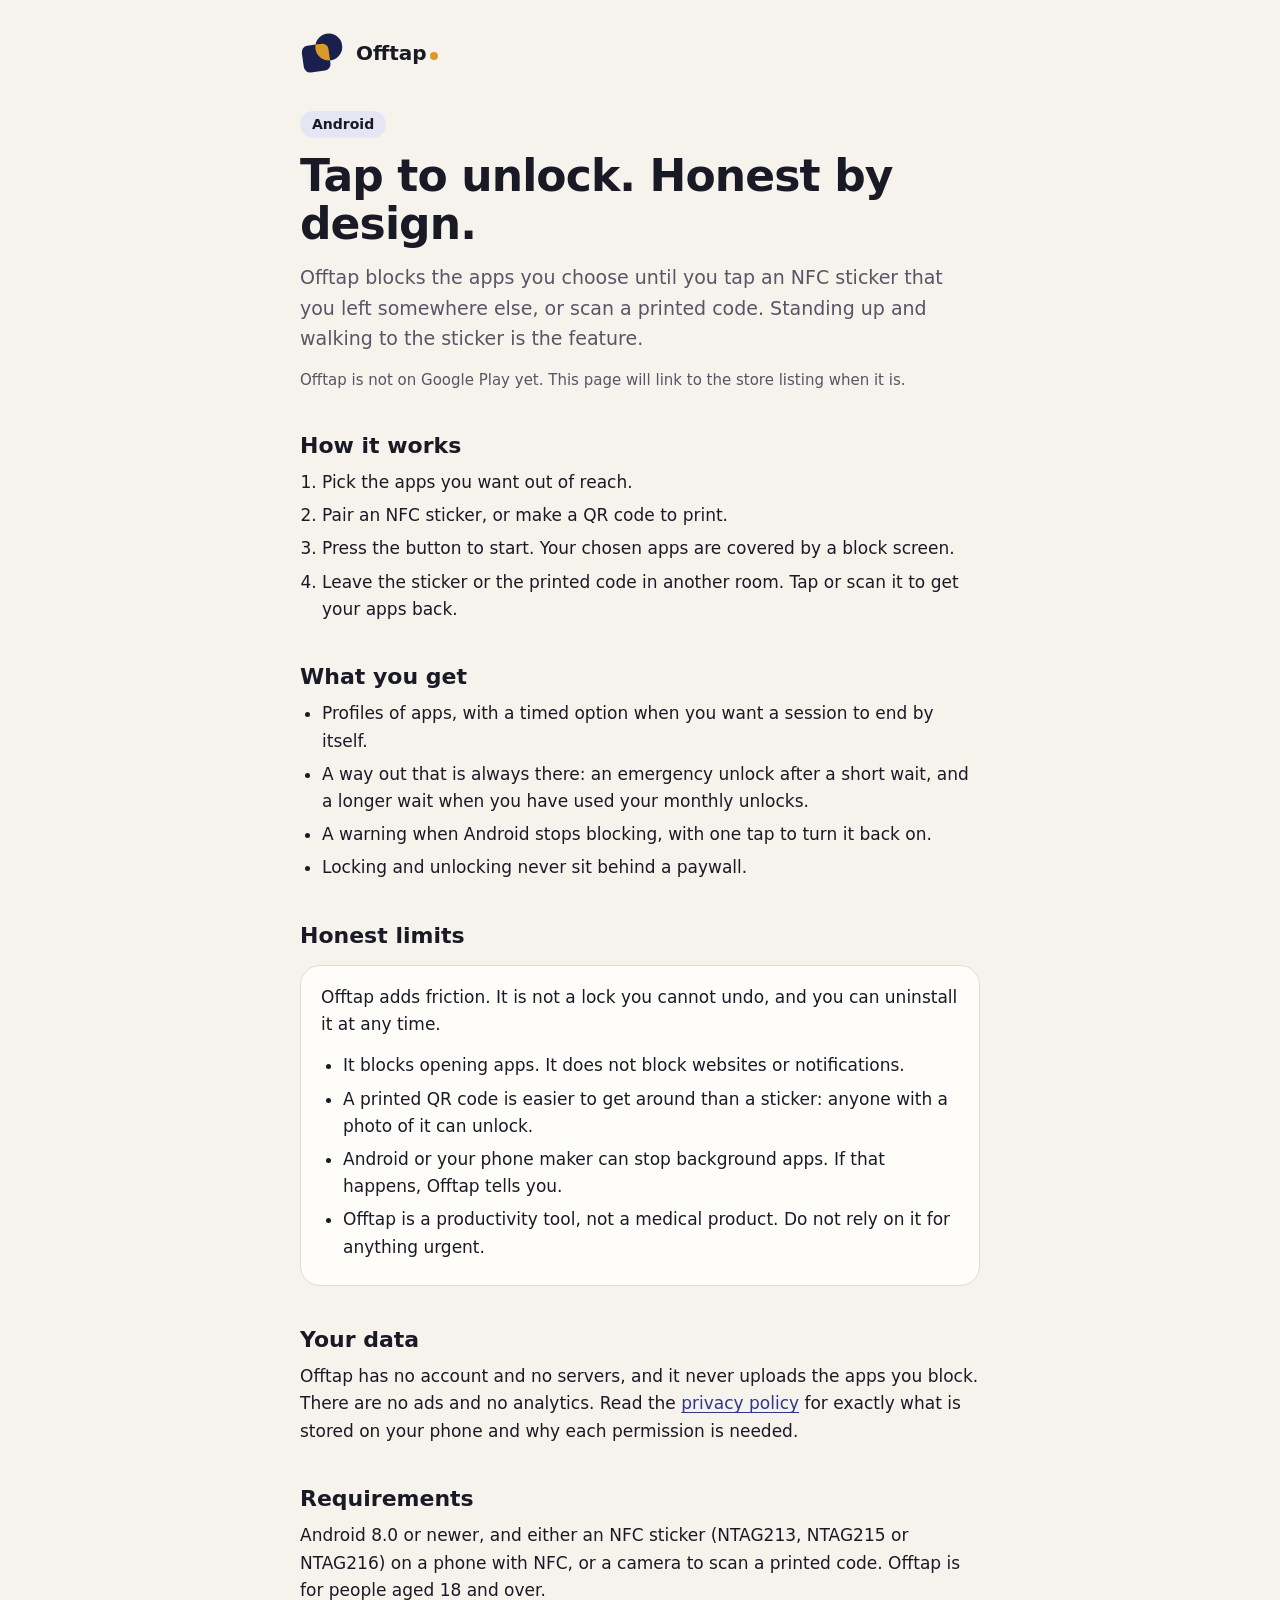
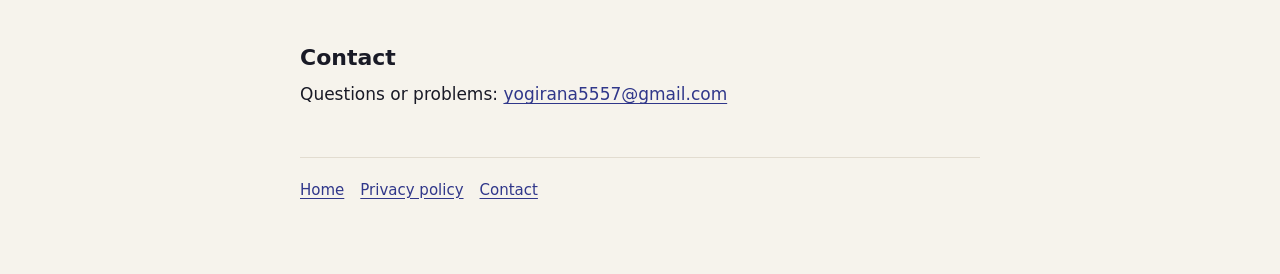
==== index.html @ 3bdf61bd "Initial commit: Offtap landing page and privacy policy Static HTML and CSS, no JavaScript, no extern" ====
<!doctype html>
<html lang="en">
<head>
<meta charset="utf-8">
<meta name="viewport" content="width=device-width,initial-scale=1">
<meta name="color-scheme" content="light dark">
<title>Offtap: NFC App Blocker</title>
<meta name="description" content="Offtap blocks the apps you choose until you tap an NFC sticker, or scan a printed code, that you left somewhere else. No account. No ads.">
<link rel="icon" href="data:image/svg+xml,%3Csvg xmlns=%22http://www.w3.org/2000/svg%22 viewBox=%2221 21 66 66%22%3E%3Crect x=%220%22 y=%220%22 width=%22108%22 height=%22108%22 fill=%22%23D99A2B%22/%3E%3Cpath d=%22M34.65,44.51L53.1,41.92A8.28,8.28 0 0,1 62.45,48.97L65.04,67.42A8.28,8.28 0 0,1 58,76.77L39.55,79.36A8.28,8.28 0 0,1 30.2,72.32L27.6,53.87A8.28,8.28 0 0,1 34.65,44.51Z%22 fill=%22%231B1F4E%22/%3E%3Cpath d=%22M45.29,46.15A17.59,17.59 0 1,1 80.48,46.15A17.59,17.59 0 1,1 45.29,46.15Z%22 fill=%22%231B1F4E%22/%3E%3Cpath d=%22M45.58,42.98L51.63,42.13L53.76,41.86L55.3,41.91L56.78,42.24L58.16,42.82L59.41,43.65L60.49,44.68L61.37,45.9L62.03,47.28L62.39,48.62L63.24,54.62L64.09,60.64L64.5,63.59L62.88,63.75L60.43,63.58L58.03,63.07L55.73,62.23L53.56,61.07L51.57,59.63L49.81,57.93L48.3,55.99L47.07,53.87L46.15,51.59L45.56,49.21L45.3,46.77L45.38,44.31L45.56,43.1Z%22 fill=%22%23F7EEDB%22/%3E%3C/svg%3E%0A">
<style>
:root{color-scheme:light dark;--bg:#F6F3EC;--card:#FFFDF9;--ink:#191A26;--muted:#575566;--line:#E2DCD0;--accent:#30378A;--accentc:#E5E5F4;--ochre:#D99A2B}
@media (prefers-color-scheme:dark){:root{--bg:#111117;--card:#1A1A21;--ink:#EFEBE2;--muted:#AEAAB6;--line:#30303A;--accent:#B8BCF4;--accentc:#2E3373;--ochre:#E3A841}}
*{box-sizing:border-box}
html{-webkit-text-size-adjust:100%}
body{margin:0;background:var(--bg);color:var(--ink);font:400 17px/1.6 Inter,system-ui,-apple-system,"Segoe UI",Roboto,"Helvetica Neue",Arial,sans-serif}
.wrap{max-width:720px;margin:0 auto;padding:24px 20px 72px}
header.top{padding:8px 0 28px}
header.top a{color:var(--ink);text-decoration:none;font-weight:600;font-size:20px;display:inline-flex;align-items:center;gap:12px}
.dot{display:inline-block;width:8px;height:8px;border-radius:50%;background:var(--ochre);margin-left:3px}
.mark.dark{display:none}
@media (prefers-color-scheme:dark){.mark.light{display:none}.mark.dark{display:inline}}
h1{font-size:clamp(30px,7vw,44px);line-height:1.1;letter-spacing:-.02em;margin:8px 0 14px;font-weight:650}
h2{font-size:22px;line-height:1.25;margin:40px 0 10px;font-weight:600}
p{margin:0 0 14px}
.lead{font-size:19px;color:var(--muted)}
a{color:var(--accent);text-underline-offset:3px}
a:focus-visible{outline:3px solid var(--accent);outline-offset:2px;border-radius:4px}
.card{background:var(--card);border:1px solid var(--line);border-radius:20px;padding:18px 20px;margin:16px 0}
.card p:last-child,.card ul:last-child{margin-bottom:0}
ul,ol{padding-left:22px;margin:0 0 14px}
li{margin:0 0 6px}
dl{margin:0}
dt{font-weight:600;margin-top:16px}
dd{margin:2px 0 0;color:var(--muted)}
.meta{color:var(--muted);font-size:15px}
.pill{display:inline-block;background:var(--accentc);color:var(--ink);border-radius:999px;padding:2px 12px;font-size:14px;font-weight:600}
footer{margin-top:48px;padding-top:20px;border-top:1px solid var(--line);color:var(--muted);font-size:15px}
footer a{margin-right:16px}
</style>
</head>
<body>
<div class="wrap">
<header class="top"><a href="./"><svg class="mark light" viewBox="25.52 26.56 56.96 54.89" width="44" height="42" role="img" aria-label="Offtap mark"><path d="M34.65,44.51L53.1,41.92A8.28,8.28 0 0,1 62.45,48.97L65.04,67.42A8.28,8.28 0 0,1 58,76.77L39.55,79.36A8.28,8.28 0 0,1 30.2,72.32L27.6,53.87A8.28,8.28 0 0,1 34.65,44.51Z" fill="#1B1F4E"/><path d="M45.29,46.15A17.59,17.59 0 1,1 80.48,46.15A17.59,17.59 0 1,1 45.29,46.15Z" fill="#1B1F4E"/><path d="M45.58,42.98L51.63,42.13L53.76,41.86L55.3,41.91L56.78,42.24L58.16,42.82L59.41,43.65L60.49,44.68L61.37,45.9L62.03,47.28L62.39,48.62L63.24,54.62L64.09,60.64L64.5,63.59L62.88,63.75L60.43,63.58L58.03,63.07L55.73,62.23L53.56,61.07L51.57,59.63L49.81,57.93L48.3,55.99L47.07,53.87L46.15,51.59L45.56,49.21L45.3,46.77L45.38,44.31L45.56,43.1Z" fill="#D99A2B"/></svg><svg class="mark dark" viewBox="25.52 26.56 56.96 54.89" width="44" height="42" role="img" aria-label="Offtap mark"><path d="M64.84,65.95L65.11,68.08L65.06,69.62L64.73,71.1L64.14,72.48L63.32,73.73L62.28,74.81L61.06,75.69L59.69,76.35L58.35,76.71L52.35,77.56L46.32,78.41L40.27,79.26L38.57,79.44L37.05,79.33L35.58,78.95L34.22,78.31L33,77.45L31.96,76.37L31.12,75.12L30.52,73.72L29.55,67.69L28.71,61.75L27.87,55.77L27.55,53.36L27.57,51.82L27.87,50.33L28.43,48.94L29.23,47.67L30.25,46.57L31.45,45.67L32.81,44.99L34.15,44.6L40.17,43.74L43.27,43.3L43.09,45.88L43.2,48.22L43.58,50.54L44.23,52.79L45.15,54.95L46.32,56.99L47.72,58.88L49.33,60.58L51.14,62.09L53.11,63.36L55.21,64.4L57.43,65.18L59.72,65.69L62.05,65.93L64.4,65.89L64.81,65.85Z" fill="#EFEBE2"/><path d="M46.19,40.6L47.12,38.33L48.36,36.21L49.89,34.29L51.67,32.6L53.66,31.17L55.84,30.03L58.15,29.21L60.56,28.71L63.01,28.56L65.45,28.75L67.85,29.27L70.15,30.13L72.31,31.3L74.29,32.75L76.04,34.47L77.54,36.42L78.75,38.55L79.65,40.83L80.23,43.22L80.47,45.66L80.37,48.11L79.93,50.53L79.15,52.86L78.06,55.06L76.67,57.08L75.02,58.89L73.13,60.46L71.03,61.74L68.79,62.73L66.78,63.31L65.85,57.34L65.01,51.37L64.55,48.16L64.16,46.71L63.49,45.18L62.6,43.79L61.5,42.55L60.22,41.51L58.8,40.68L57.26,40.08L55.63,39.73L54.13,39.64L48.17,40.39L46.18,40.67Z" fill="#EFEBE2"/><path d="M45.58,42.98L51.63,42.13L53.76,41.86L55.3,41.91L56.78,42.24L58.16,42.82L59.41,43.65L60.49,44.68L61.37,45.9L62.03,47.28L62.39,48.62L63.24,54.62L64.09,60.64L64.5,63.59L62.88,63.75L60.43,63.58L58.03,63.07L55.73,62.23L53.56,61.07L51.57,59.63L49.81,57.93L48.3,55.99L47.07,53.87L46.15,51.59L45.56,49.21L45.3,46.77L45.38,44.31L45.56,43.1Z" fill="#E3A841"/></svg><span>Offtap<i class="dot"></i></span></a></header>
<main>
<p><span class="pill">Android</span></p>
<h1>Tap to unlock. Honest by design.</h1>
<p class="lead">Offtap blocks the apps you choose until you tap an NFC sticker that you left somewhere else, or scan a printed code. Standing up and walking to the sticker is the feature.</p>
<p class="meta">Offtap is not on Google Play yet. This page will link to the store listing when it is.</p>

<h2>How it works</h2>
<ol>
<li>Pick the apps you want out of reach.</li>
<li>Pair an NFC sticker, or make a QR code to print.</li>
<li>Press the button to start. Your chosen apps are covered by a block screen.</li>
<li>Leave the sticker or the printed code in another room. Tap or scan it to get your apps back.</li>
</ol>

<h2>What you get</h2>
<ul>
<li>Profiles of apps, with a timed option when you want a session to end by itself.</li>
<li>A way out that is always there: an emergency unlock after a short wait, and a longer wait when you have used your monthly unlocks.</li>
<li>A warning when Android stops blocking, with one tap to turn it back on.</li>
<li>Locking and unlocking never sit behind a paywall.</li>
</ul>

<h2>Honest limits</h2>
<div class="card">
<p>Offtap adds friction. It is not a lock you cannot undo, and you can uninstall it at any time.</p>
<ul>
<li>It blocks opening apps. It does not block websites or notifications.</li>
<li>A printed QR code is easier to get around than a sticker: anyone with a photo of it can unlock.</li>
<li>Android or your phone maker can stop background apps. If that happens, Offtap tells you.</li>
<li>Offtap is a productivity tool, not a medical product. Do not rely on it for anything urgent.</li>
</ul>
</div>

<h2>Your data</h2>
<p>Offtap has no account and no servers, and it never uploads the apps you block. There are no ads and no analytics. Read the <a href="privacy/">privacy policy</a> for exactly what is stored on your phone and why each permission is needed.</p>

<h2>Requirements</h2>
<p>Android 8.0 or newer, and either an NFC sticker (NTAG213, NTAG215 or NTAG216) on a phone with NFC, or a camera to scan a printed code. Offtap is for people aged 18 and over.</p>

<h2>Contact</h2>
<p>Questions or problems: <a href="mailto:yogirana5557@gmail.com">yogirana5557@gmail.com</a></p>
</main>
<footer>
<a href="./">Home</a><a href="privacy/">Privacy policy</a><a href="mailto:yogirana5557@gmail.com">Contact</a>
</footer>
</div>
</body>
</html>
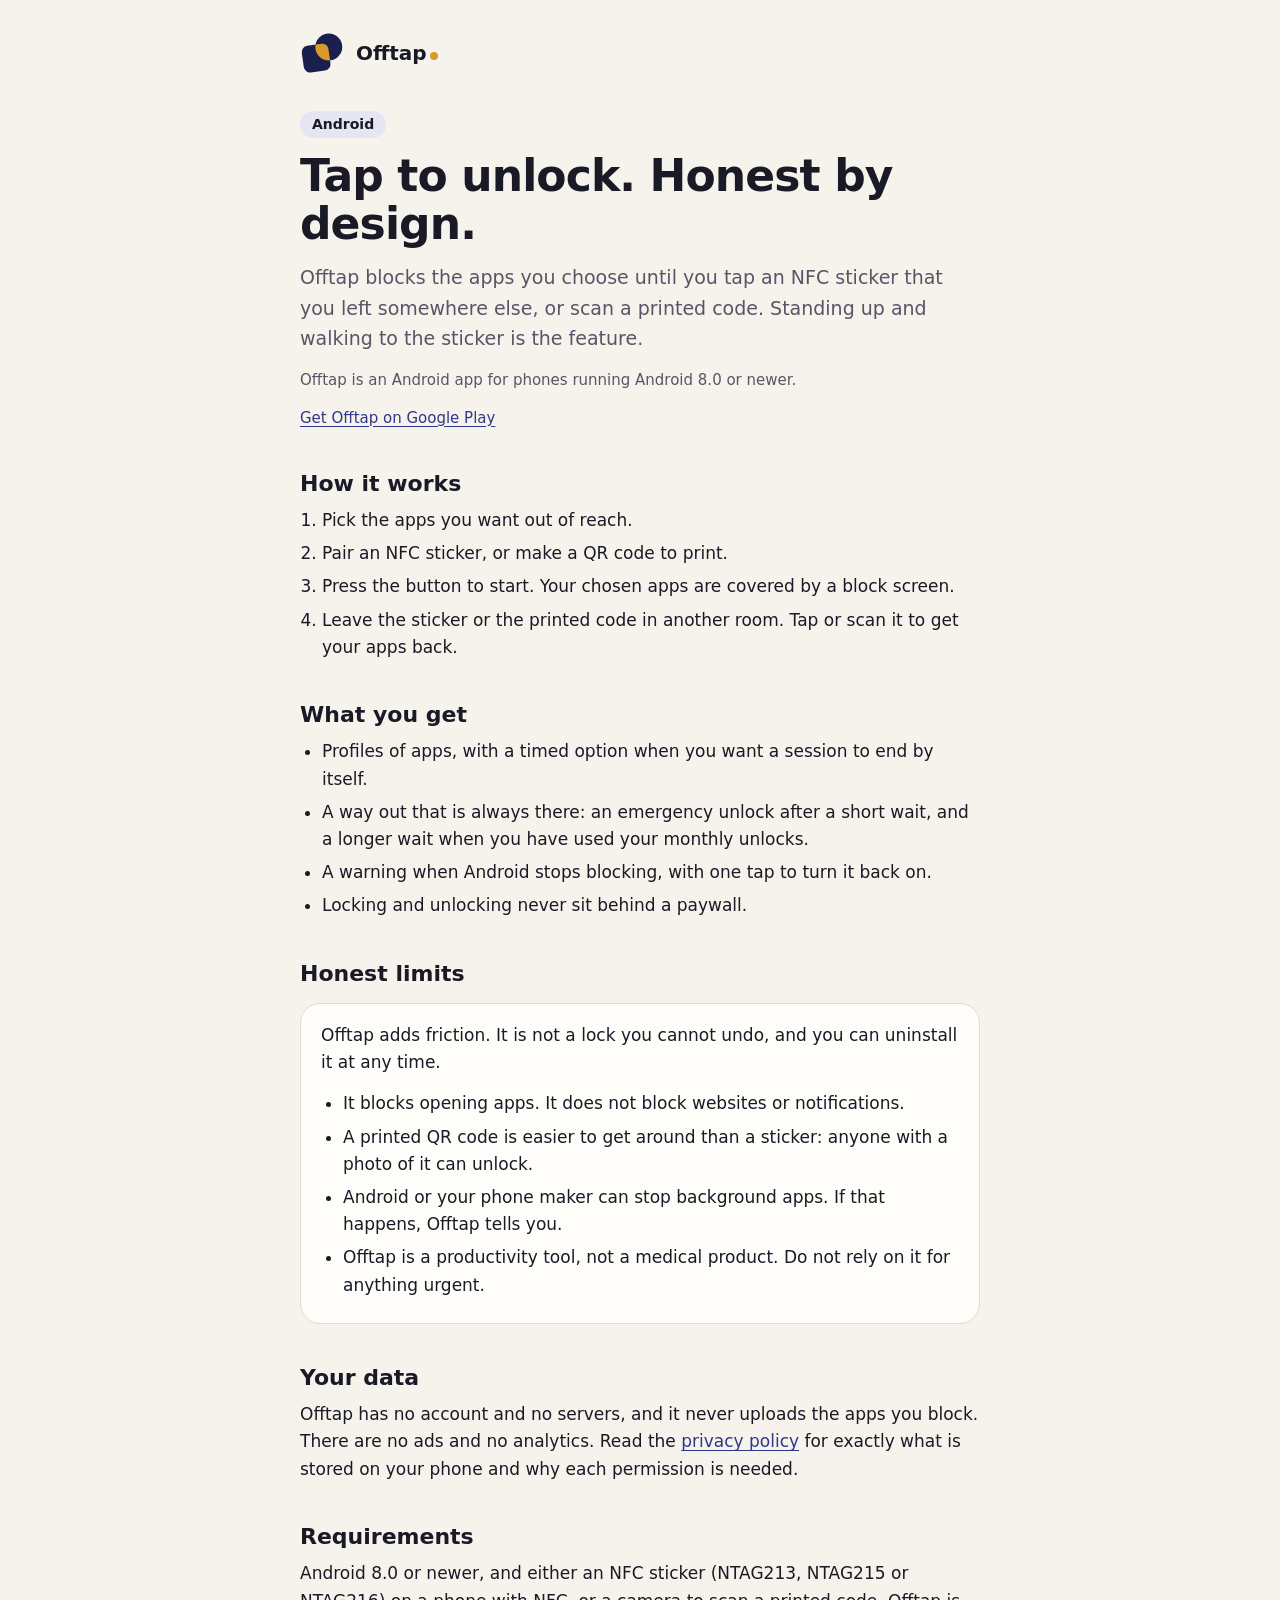
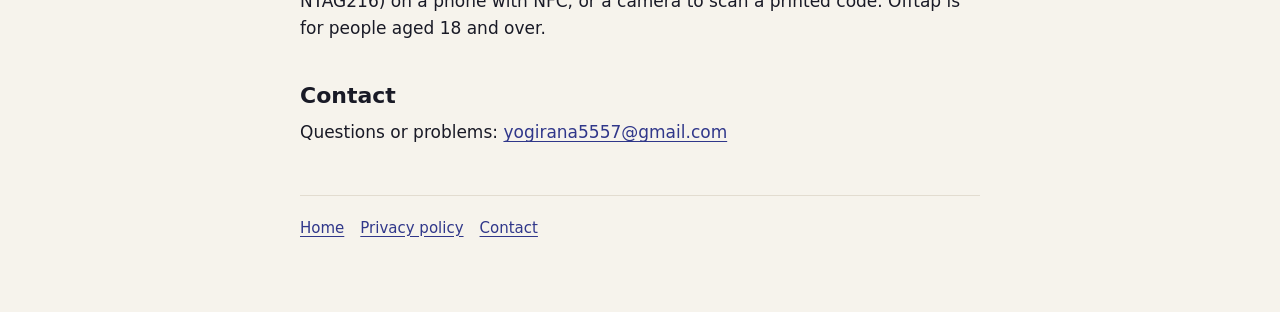
==== commit 0f525995: "Site: Play Store link, privacy policy update (billing/review libraries, CHECK_LICENSE, effective 2 N" ====
--- a/index.html
+++ b/index.html
@@ -45,7 +45,8 @@
 <p><span class="pill">Android</span></p>
 <h1>Tap to unlock. Honest by design.</h1>
 <p class="lead">Offtap blocks the apps you choose until you tap an NFC sticker that you left somewhere else, or scan a printed code. Standing up and walking to the sticker is the feature.</p>
-<p class="meta">Offtap is not on Google Play yet. This page will link to the store listing when it is.</p>
+<p class="meta">Offtap is an Android app for phones running Android 8.0 or newer.</p>
+<p class="meta"><a href="https://play.google.com/store/apps/details?id=app.offtap">Get Offtap on Google Play</a></p>
 
 <h2>How it works</h2>
 <ol>
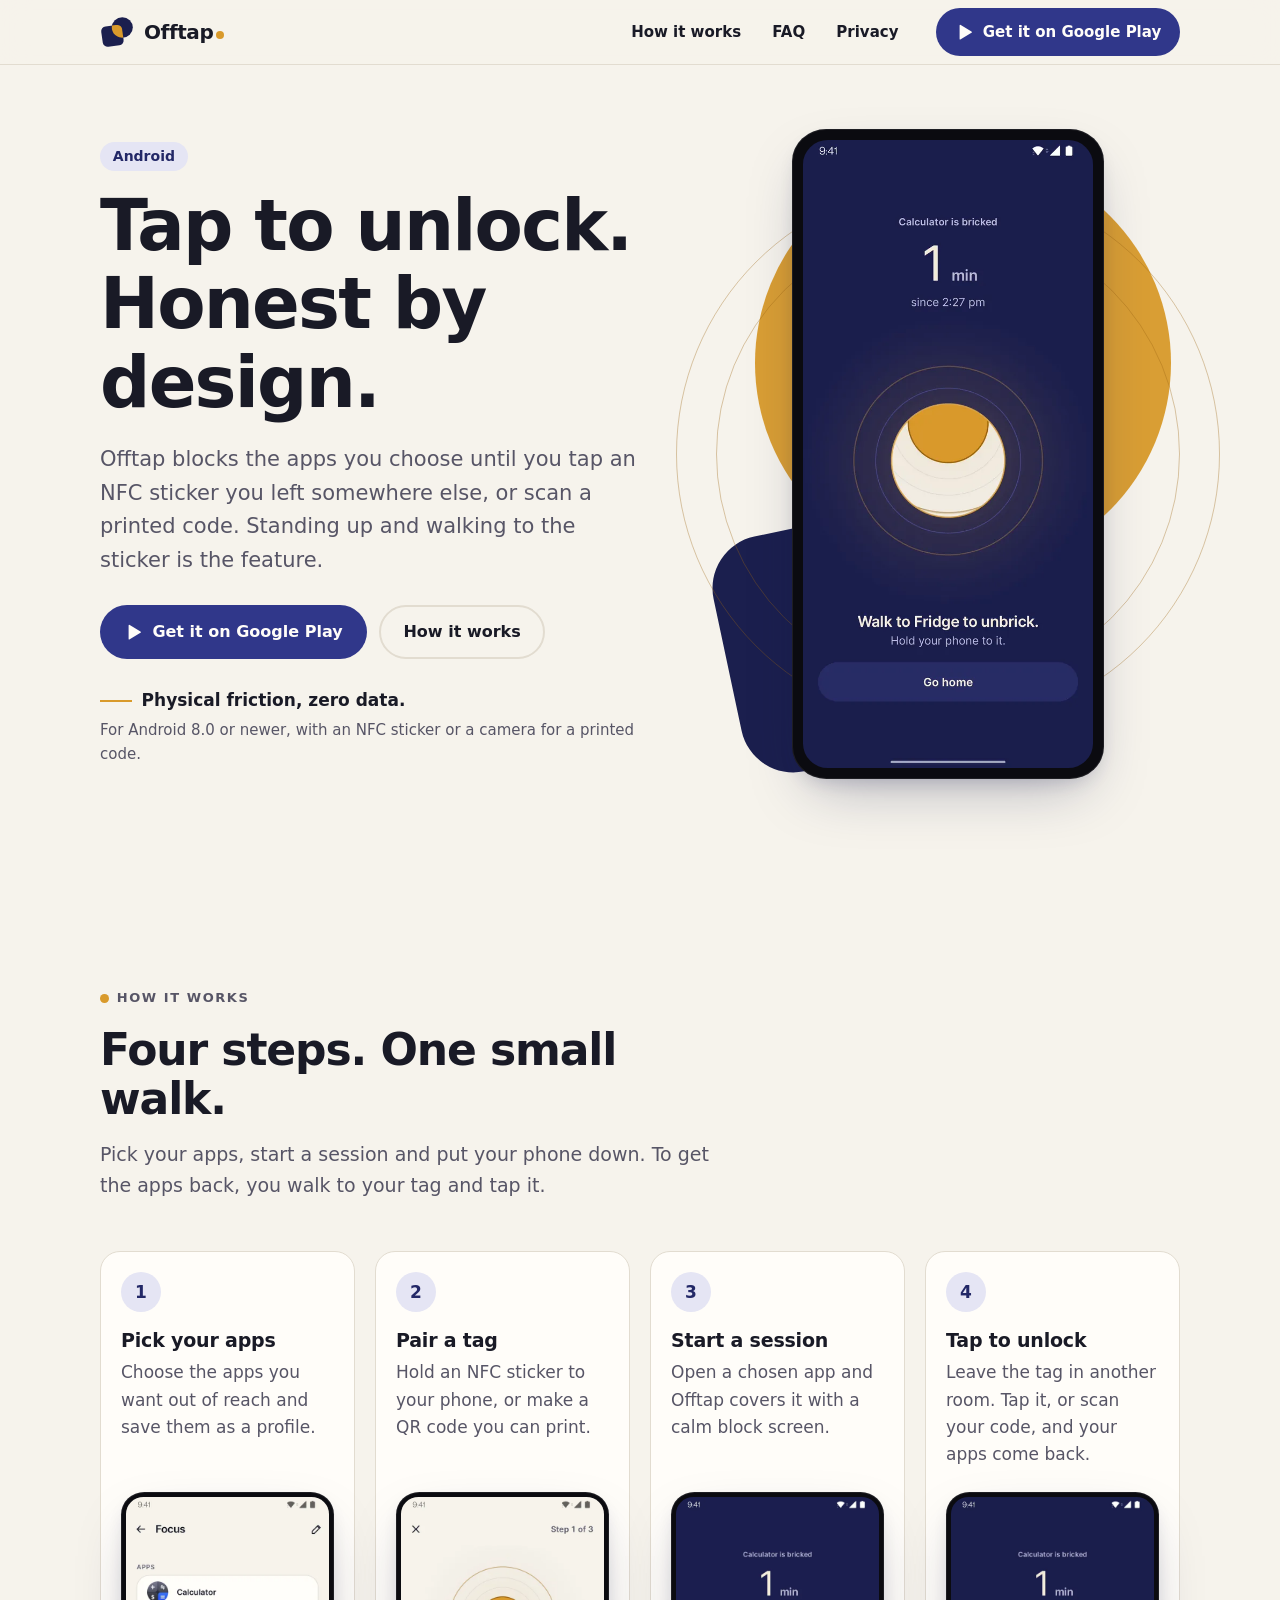
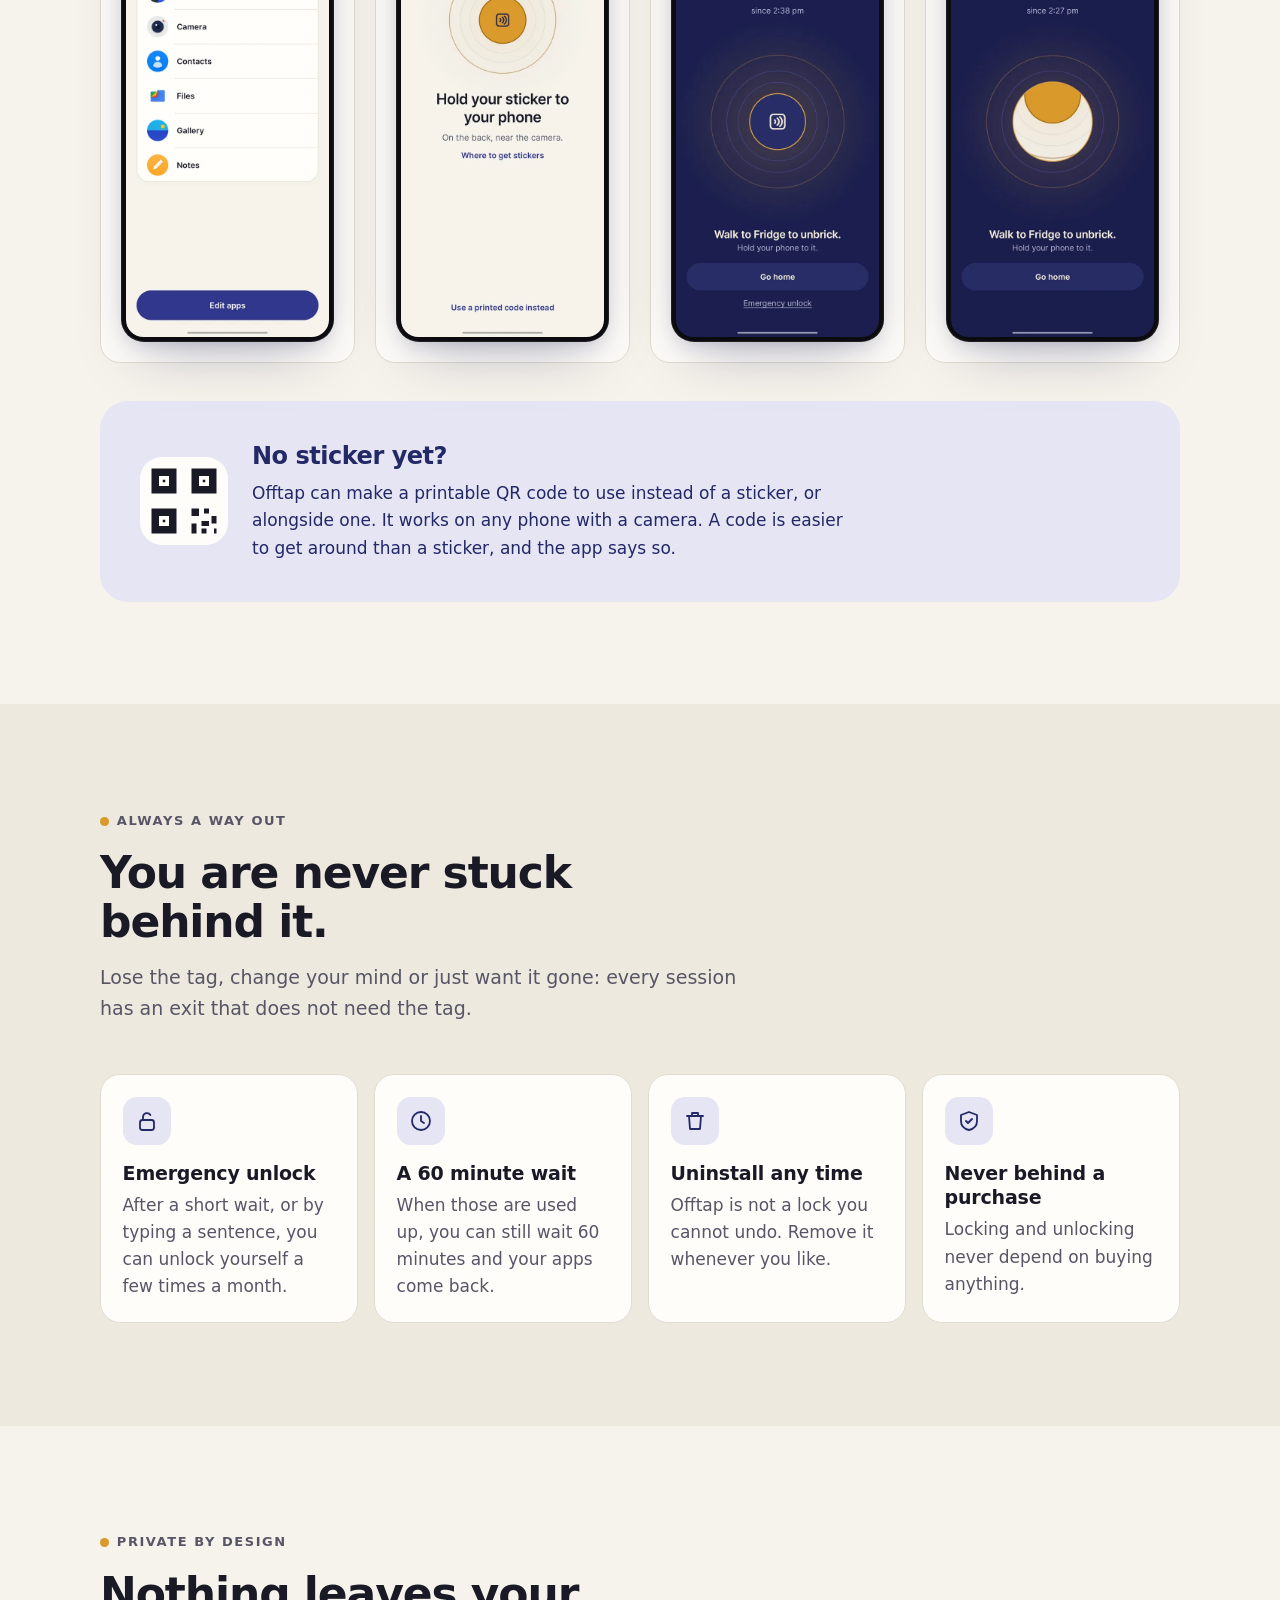
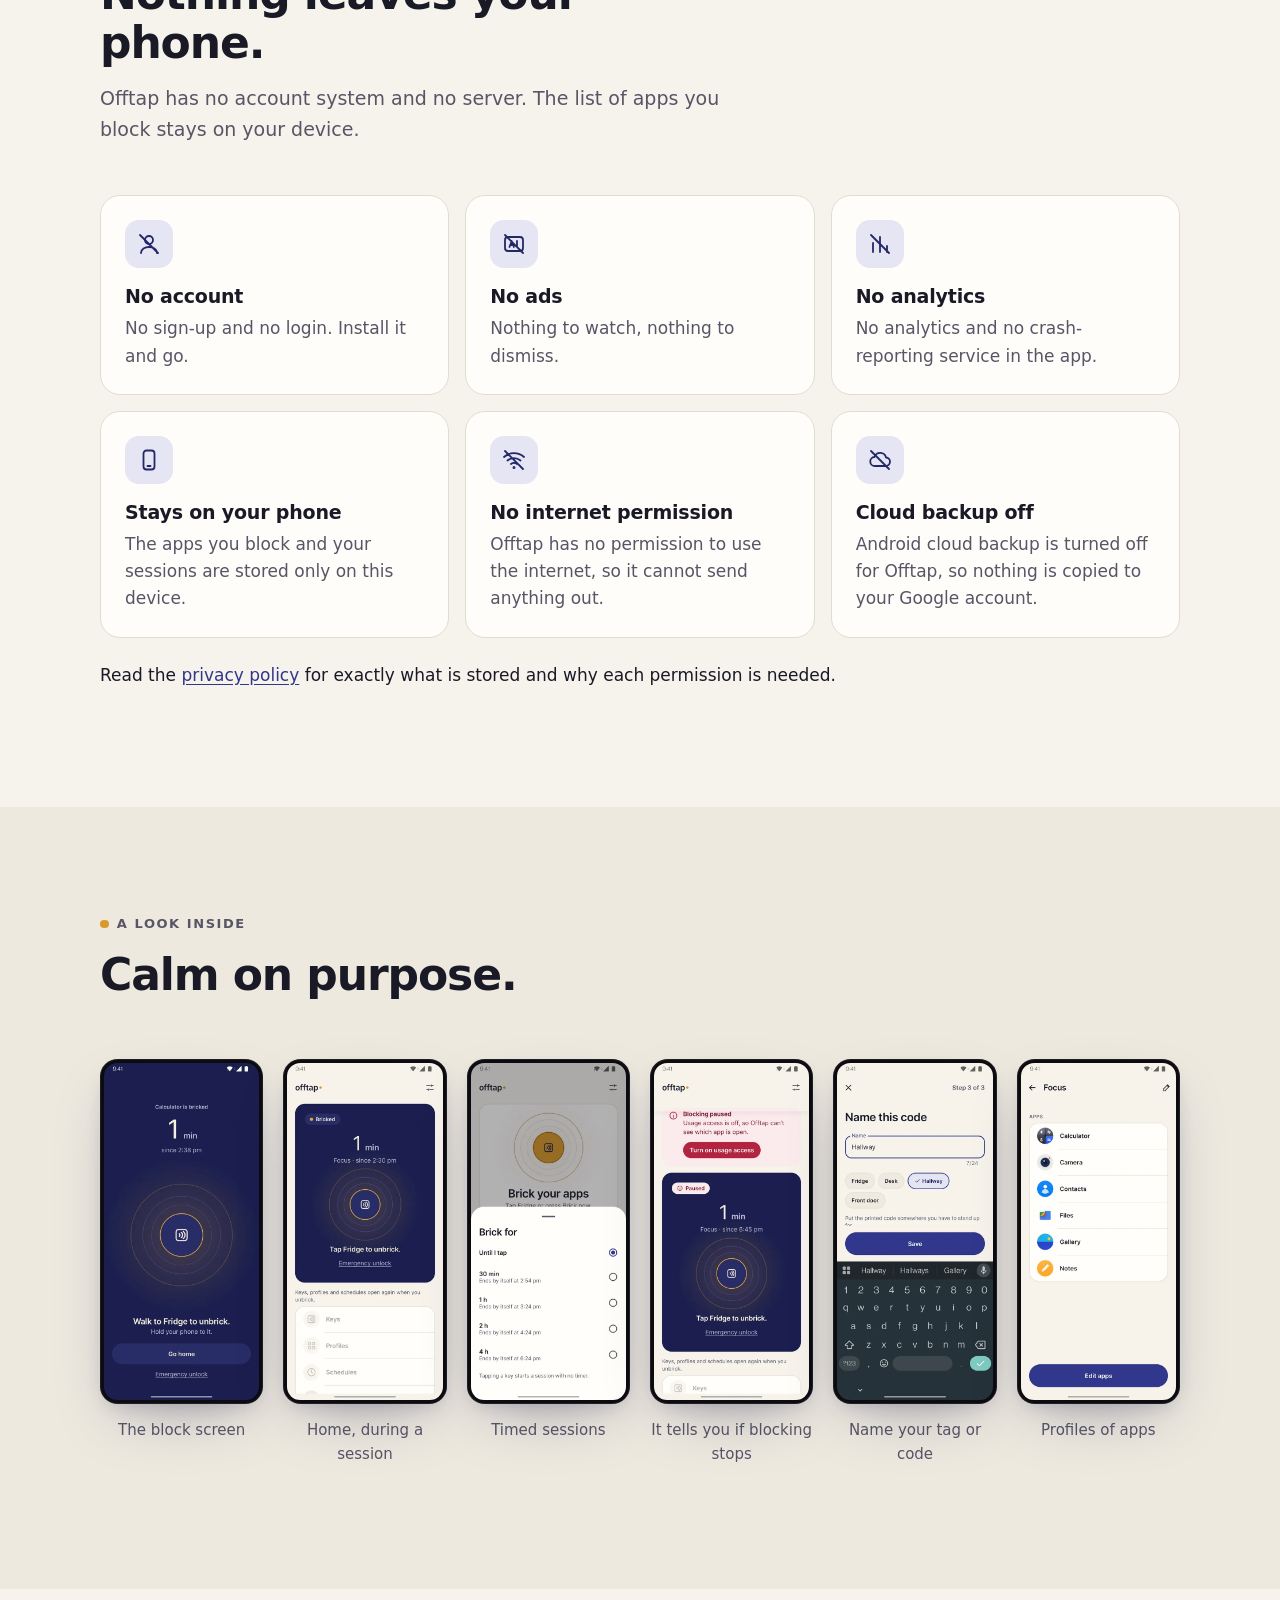
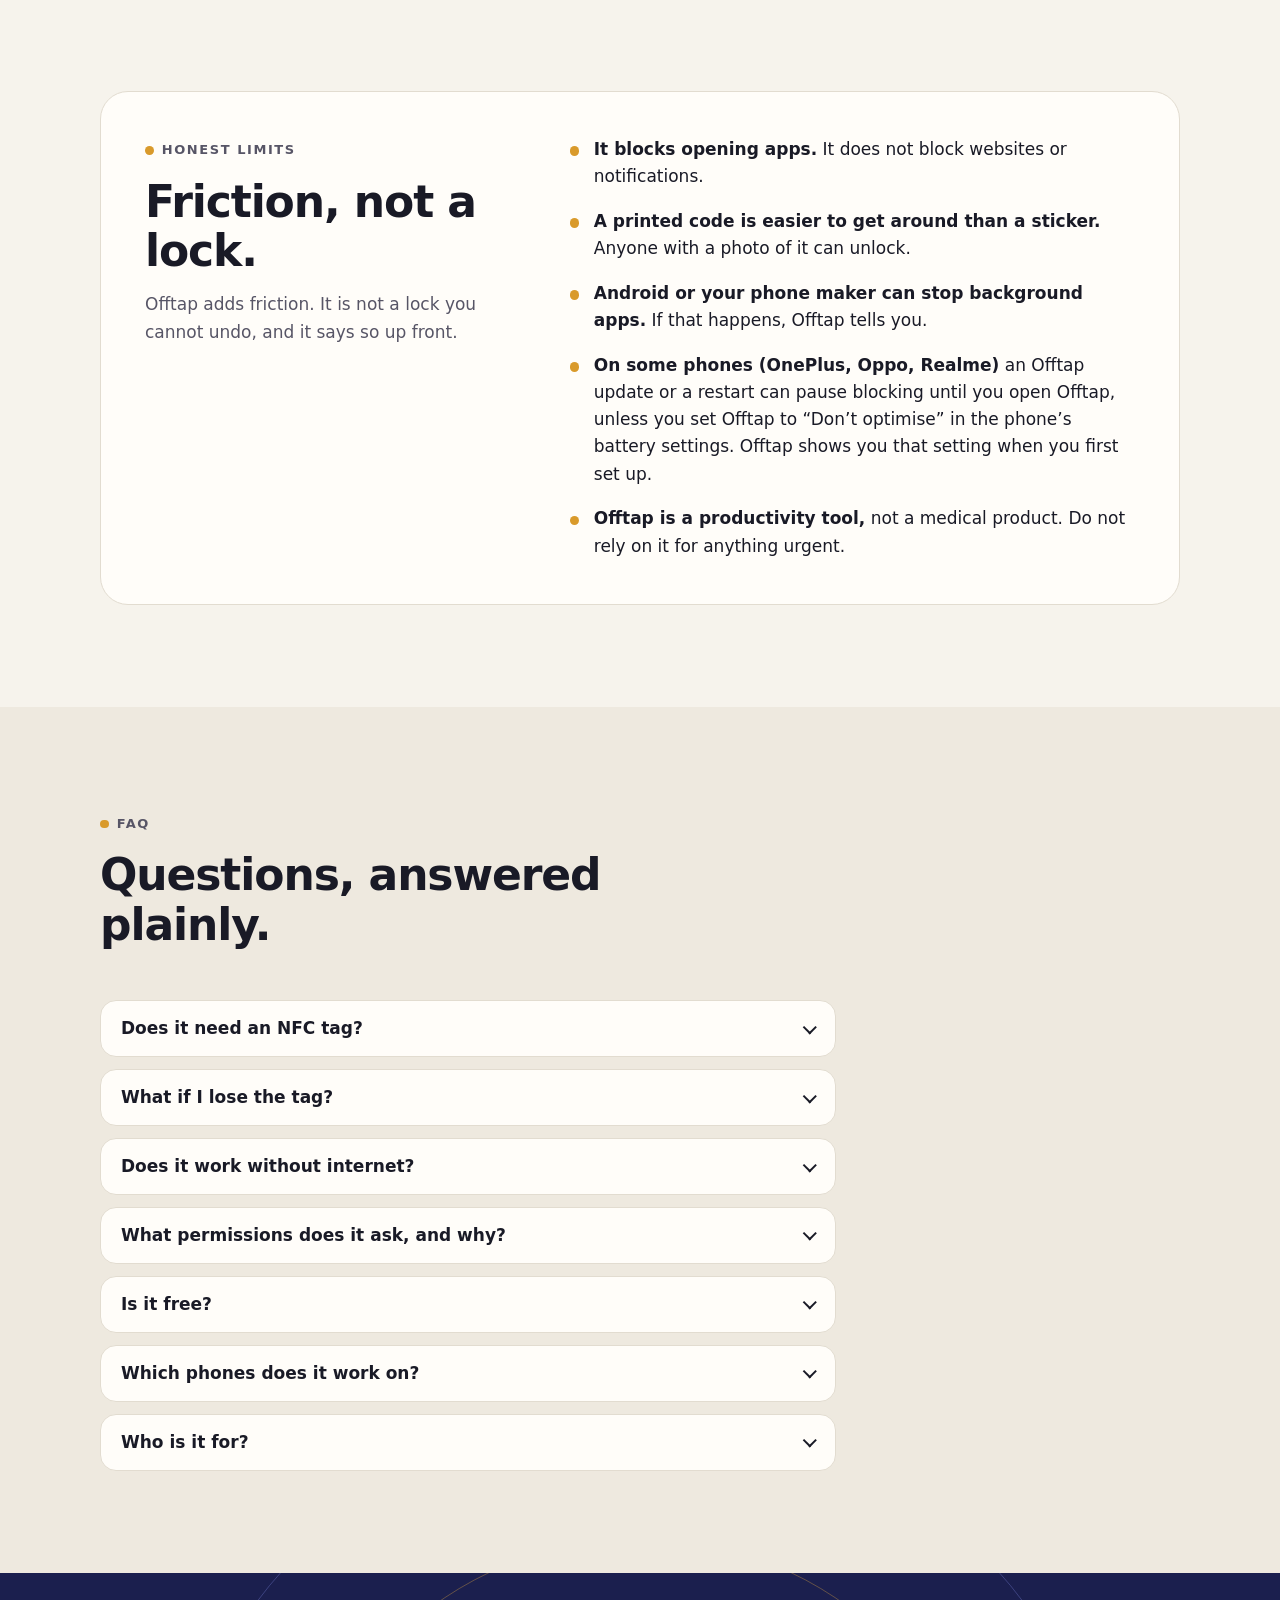
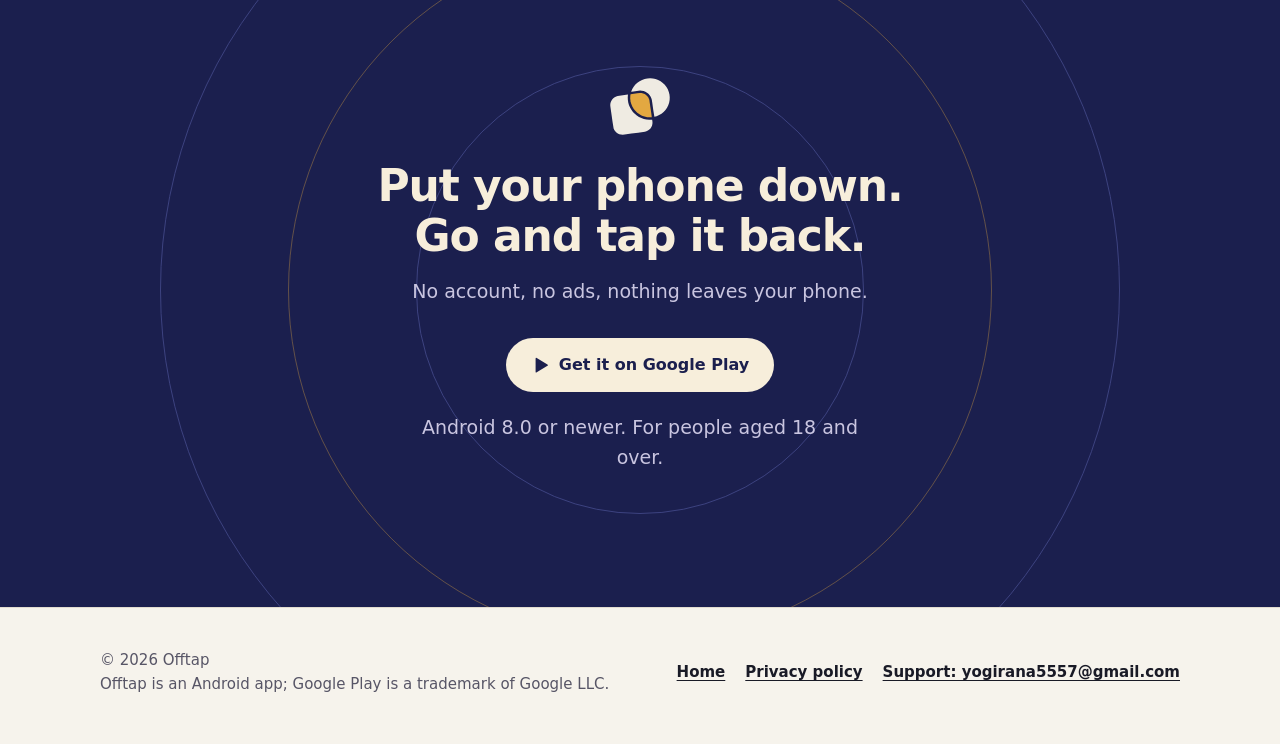
==== commit ed01fd05: "Redesign site: responsive landing page, restyled privacy page, 404, self-contained assets (no extern" ====
--- a/index.html
+++ b/index.html
@@ -4,89 +4,176 @@
 <meta charset="utf-8">
 <meta name="viewport" content="width=device-width,initial-scale=1">
 <meta name="color-scheme" content="light dark">
-<title>Offtap: NFC App Blocker</title>
+<meta name="theme-color" content="#F6F3EC" media="(prefers-color-scheme: light)">
+<meta name="theme-color" content="#111117" media="(prefers-color-scheme: dark)">
+<title>Offtap: NFC App Blocker for Android</title>
 <meta name="description" content="Offtap blocks the apps you choose until you tap an NFC sticker, or scan a printed code, that you left somewhere else. No account. No ads.">
-<link rel="icon" href="data:image/svg+xml,%3Csvg xmlns=%22http://www.w3.org/2000/svg%22 viewBox=%2221 21 66 66%22%3E%3Crect x=%220%22 y=%220%22 width=%22108%22 height=%22108%22 fill=%22%23D99A2B%22/%3E%3Cpath d=%22M34.65,44.51L53.1,41.92A8.28,8.28 0 0,1 62.45,48.97L65.04,67.42A8.28,8.28 0 0,1 58,76.77L39.55,79.36A8.28,8.28 0 0,1 30.2,72.32L27.6,53.87A8.28,8.28 0 0,1 34.65,44.51Z%22 fill=%22%231B1F4E%22/%3E%3Cpath d=%22M45.29,46.15A17.59,17.59 0 1,1 80.48,46.15A17.59,17.59 0 1,1 45.29,46.15Z%22 fill=%22%231B1F4E%22/%3E%3Cpath d=%22M45.58,42.98L51.63,42.13L53.76,41.86L55.3,41.91L56.78,42.24L58.16,42.82L59.41,43.65L60.49,44.68L61.37,45.9L62.03,47.28L62.39,48.62L63.24,54.62L64.09,60.64L64.5,63.59L62.88,63.75L60.43,63.58L58.03,63.07L55.73,62.23L53.56,61.07L51.57,59.63L49.81,57.93L48.3,55.99L47.07,53.87L46.15,51.59L45.56,49.21L45.3,46.77L45.38,44.31L45.56,43.1Z%22 fill=%22%23F7EEDB%22/%3E%3C/svg%3E%0A">
-<style>
-:root{color-scheme:light dark;--bg:#F6F3EC;--card:#FFFDF9;--ink:#191A26;--muted:#575566;--line:#E2DCD0;--accent:#30378A;--accentc:#E5E5F4;--ochre:#D99A2B}
-@media (prefers-color-scheme:dark){:root{--bg:#111117;--card:#1A1A21;--ink:#EFEBE2;--muted:#AEAAB6;--line:#30303A;--accent:#B8BCF4;--accentc:#2E3373;--ochre:#E3A841}}
-*{box-sizing:border-box}
-html{-webkit-text-size-adjust:100%}
-body{margin:0;background:var(--bg);color:var(--ink);font:400 17px/1.6 Inter,system-ui,-apple-system,"Segoe UI",Roboto,"Helvetica Neue",Arial,sans-serif}
-.wrap{max-width:720px;margin:0 auto;padding:24px 20px 72px}
-header.top{padding:8px 0 28px}
-header.top a{color:var(--ink);text-decoration:none;font-weight:600;font-size:20px;display:inline-flex;align-items:center;gap:12px}
-.dot{display:inline-block;width:8px;height:8px;border-radius:50%;background:var(--ochre);margin-left:3px}
-.mark.dark{display:none}
-@media (prefers-color-scheme:dark){.mark.light{display:none}.mark.dark{display:inline}}
-h1{font-size:clamp(30px,7vw,44px);line-height:1.1;letter-spacing:-.02em;margin:8px 0 14px;font-weight:650}
-h2{font-size:22px;line-height:1.25;margin:40px 0 10px;font-weight:600}
-p{margin:0 0 14px}
-.lead{font-size:19px;color:var(--muted)}
-a{color:var(--accent);text-underline-offset:3px}
-a:focus-visible{outline:3px solid var(--accent);outline-offset:2px;border-radius:4px}
-.card{background:var(--card);border:1px solid var(--line);border-radius:20px;padding:18px 20px;margin:16px 0}
-.card p:last-child,.card ul:last-child{margin-bottom:0}
-ul,ol{padding-left:22px;margin:0 0 14px}
-li{margin:0 0 6px}
-dl{margin:0}
-dt{font-weight:600;margin-top:16px}
-dd{margin:2px 0 0;color:var(--muted)}
-.meta{color:var(--muted);font-size:15px}
-.pill{display:inline-block;background:var(--accentc);color:var(--ink);border-radius:999px;padding:2px 12px;font-size:14px;font-weight:600}
-footer{margin-top:48px;padding-top:20px;border-top:1px solid var(--line);color:var(--muted);font-size:15px}
-footer a{margin-right:16px}
-</style>
+<link rel="canonical" href="https://yogirana5557.github.io/offtap-site/">
+<link rel="icon" href="assets/favicon.svg" type="image/svg+xml">
+<link rel="icon" href="assets/favicon-32.png" sizes="32x32" type="image/png">
+<link rel="apple-touch-icon" href="assets/apple-touch-icon.png">
+<meta property="og:type" content="website">
+<meta property="og:site_name" content="Offtap">
+<meta property="og:title" content="Offtap: NFC App Blocker for Android">
+<meta property="og:description" content="Offtap blocks the apps you choose until you tap an NFC sticker, or scan a printed code, that you left somewhere else. No account. No ads.">
+<meta property="og:url" content="https://yogirana5557.github.io/offtap-site/">
+<meta property="og:image" content="https://yogirana5557.github.io/offtap-site/assets/og-image.png">
+<meta property="og:image:width" content="1024">
+<meta property="og:image:height" content="500">
+<meta property="og:image:alt" content="Offtap. Tap to unlock. Honest by design.">
+<meta name="twitter:card" content="summary_large_image">
+<meta name="twitter:title" content="Offtap: NFC App Blocker for Android">
+<meta name="twitter:description" content="Offtap blocks the apps you choose until you tap an NFC sticker, or scan a printed code, that you left somewhere else. No account. No ads.">
+<meta name="twitter:image" content="https://yogirana5557.github.io/offtap-site/assets/og-image.png">
+<link rel="stylesheet" href="assets/site.css">
 </head>
 <body>
+<a class="skip" href="#main">Skip to content</a>
+<header class="site-header"><div class="wrap">
+<a class="brand" href="./" aria-label="Offtap home"><picture><source media="(prefers-color-scheme: dark)" srcset="assets/mark-dark.svg"><img src="assets/mark-light.svg" width="57" height="55" alt=""></picture><span>Offtap<i class="dot"></i></span></a>
+<nav class="nav" aria-label="Main">
+<a href="./#how">How it works</a><a href="./#faq">FAQ</a><a href="privacy/">Privacy</a>
+</nav>
+<a class="btn btn-sm" href="https://play.google.com/store/apps/details?id=app.offtap"><svg viewBox="0 0 24 24" aria-hidden="true"><path fill="currentColor" d="M6 3.5v17a1 1 0 0 0 1.5.86l14-8.5a1 1 0 0 0 0-1.72l-14-8.5A1 1 0 0 0 6 3.5Z"/></svg><span class="long">Get it on Google Play</span><span class="short">Google Play</span></a>
+</div></header>
+<svg width="0" height="0" style="position:absolute" aria-hidden="true" focusable="false"><defs><symbol id="i-user" viewBox="0 0 24 24"><g fill="none" stroke="currentColor" stroke-width="1.8" stroke-linecap="round" stroke-linejoin="round"><circle cx="12" cy="8" r="4"/><path d="M4 21c0-4 4-6 8-6s8 2 8 6M3 3l18 18"/></g></symbol><symbol id="i-ads" viewBox="0 0 24 24"><g fill="none" stroke="currentColor" stroke-width="1.8" stroke-linecap="round" stroke-linejoin="round"><rect x="3" y="5" width="18" height="14" rx="3"/><path d="M7.5 15l2.2-6 2.2 6M8.2 13h3M15 9v6M3 3l18 18"/></g></symbol><symbol id="i-chart" viewBox="0 0 24 24"><g fill="none" stroke="currentColor" stroke-width="1.8" stroke-linecap="round" stroke-linejoin="round"><path d="M5 20v-9M12 20V5M19 20v-6M3 3l18 18"/></g></symbol><symbol id="i-phone" viewBox="0 0 24 24"><g fill="none" stroke="currentColor" stroke-width="1.8" stroke-linecap="round" stroke-linejoin="round"><rect x="6.5" y="2.5" width="11" height="19" rx="3"/><path d="M10.5 18h3"/></g></symbol><symbol id="i-wifi" viewBox="0 0 24 24"><g fill="none" stroke="currentColor" stroke-width="1.8" stroke-linecap="round" stroke-linejoin="round"><path d="M2 9a15 15 0 0 1 20 0M5.5 12.5a10 10 0 0 1 13 0M9 16a5 5 0 0 1 6 0M3 3l18 18"/><circle cx="12" cy="19.5" r=".6" fill="currentColor"/></g></symbol><symbol id="i-cloud" viewBox="0 0 24 24"><g fill="none" stroke="currentColor" stroke-width="1.8" stroke-linecap="round" stroke-linejoin="round"><path d="M7 18a4.5 4.5 0 0 1-.5-9A6 6 0 0 1 18 9.5 4 4 0 0 1 17.5 18Z"/><path d="M3 3l18 18"/></g></symbol><symbol id="i-clock" viewBox="0 0 24 24"><g fill="none" stroke="currentColor" stroke-width="1.8" stroke-linecap="round" stroke-linejoin="round"><circle cx="12" cy="12" r="9"/><path d="M12 7v5l3 2"/></g></symbol><symbol id="i-unlock" viewBox="0 0 24 24"><g fill="none" stroke="currentColor" stroke-width="1.8" stroke-linecap="round" stroke-linejoin="round"><rect x="5" y="11" width="14" height="10" rx="2.5"/><path d="M8 11V8a4 4 0 0 1 7.4-2"/></g></symbol><symbol id="i-trash" viewBox="0 0 24 24"><g fill="none" stroke="currentColor" stroke-width="1.8" stroke-linecap="round" stroke-linejoin="round"><path d="M4 7h16M9 7V4h6v3M6 7l1 13h10l1-13"/></g></symbol><symbol id="i-shield" viewBox="0 0 24 24"><g fill="none" stroke="currentColor" stroke-width="1.8" stroke-linecap="round" stroke-linejoin="round"><path d="M12 3l8 3v6c0 5-3.5 8-8 9-4.5-1-8-4-8-9V6z"/><path d="M9 12l2 2 4-4"/></g></symbol></defs></svg>
+<main id="main">
+
+<section class="hero" aria-labelledby="h1">
 <div class="wrap">
-<header class="top"><a href="./"><svg class="mark light" viewBox="25.52 26.56 56.96 54.89" width="44" height="42" role="img" aria-label="Offtap mark"><path d="M34.65,44.51L53.1,41.92A8.28,8.28 0 0,1 62.45,48.97L65.04,67.42A8.28,8.28 0 0,1 58,76.77L39.55,79.36A8.28,8.28 0 0,1 30.2,72.32L27.6,53.87A8.28,8.28 0 0,1 34.65,44.51Z" fill="#1B1F4E"/><path d="M45.29,46.15A17.59,17.59 0 1,1 80.48,46.15A17.59,17.59 0 1,1 45.29,46.15Z" fill="#1B1F4E"/><path d="M45.58,42.98L51.63,42.13L53.76,41.86L55.3,41.91L56.78,42.24L58.16,42.82L59.41,43.65L60.49,44.68L61.37,45.9L62.03,47.28L62.39,48.62L63.24,54.62L64.09,60.64L64.5,63.59L62.88,63.75L60.43,63.58L58.03,63.07L55.73,62.23L53.56,61.07L51.57,59.63L49.81,57.93L48.3,55.99L47.07,53.87L46.15,51.59L45.56,49.21L45.3,46.77L45.38,44.31L45.56,43.1Z" fill="#D99A2B"/></svg><svg class="mark dark" viewBox="25.52 26.56 56.96 54.89" width="44" height="42" role="img" aria-label="Offtap mark"><path d="M64.84,65.95L65.11,68.08L65.06,69.62L64.73,71.1L64.14,72.48L63.32,73.73L62.28,74.81L61.06,75.69L59.69,76.35L58.35,76.71L52.35,77.56L46.32,78.41L40.27,79.26L38.57,79.44L37.05,79.33L35.58,78.95L34.22,78.31L33,77.45L31.96,76.37L31.12,75.12L30.52,73.72L29.55,67.69L28.71,61.75L27.87,55.77L27.55,53.36L27.57,51.82L27.87,50.33L28.43,48.94L29.23,47.67L30.25,46.57L31.45,45.67L32.81,44.99L34.15,44.6L40.17,43.74L43.27,43.3L43.09,45.88L43.2,48.22L43.58,50.54L44.23,52.79L45.15,54.95L46.32,56.99L47.72,58.88L49.33,60.58L51.14,62.09L53.11,63.36L55.21,64.4L57.43,65.18L59.72,65.69L62.05,65.93L64.4,65.89L64.81,65.85Z" fill="#EFEBE2"/><path d="M46.19,40.6L47.12,38.33L48.36,36.21L49.89,34.29L51.67,32.6L53.66,31.17L55.84,30.03L58.15,29.21L60.56,28.71L63.01,28.56L65.45,28.75L67.85,29.27L70.15,30.13L72.31,31.3L74.29,32.75L76.04,34.47L77.54,36.42L78.75,38.55L79.65,40.83L80.23,43.22L80.47,45.66L80.37,48.11L79.93,50.53L79.15,52.86L78.06,55.06L76.67,57.08L75.02,58.89L73.13,60.46L71.03,61.74L68.79,62.73L66.78,63.31L65.85,57.34L65.01,51.37L64.55,48.16L64.16,46.71L63.49,45.18L62.6,43.79L61.5,42.55L60.22,41.51L58.8,40.68L57.26,40.08L55.63,39.73L54.13,39.64L48.17,40.39L46.18,40.67Z" fill="#EFEBE2"/><path d="M45.58,42.98L51.63,42.13L53.76,41.86L55.3,41.91L56.78,42.24L58.16,42.82L59.41,43.65L60.49,44.68L61.37,45.9L62.03,47.28L62.39,48.62L63.24,54.62L64.09,60.64L64.5,63.59L62.88,63.75L60.43,63.58L58.03,63.07L55.73,62.23L53.56,61.07L51.57,59.63L49.81,57.93L48.3,55.99L47.07,53.87L46.15,51.59L45.56,49.21L45.3,46.77L45.38,44.31L45.56,43.1Z" fill="#E3A841"/></svg><span>Offtap<i class="dot"></i></span></a></header>
-<main>
-<p><span class="pill">Android</span></p>
-<h1>Tap to unlock. Honest by design.</h1>
-<p class="lead">Offtap blocks the apps you choose until you tap an NFC sticker that you left somewhere else, or scan a printed code. Standing up and walking to the sticker is the feature.</p>
-<p class="meta">Offtap is an Android app for phones running Android 8.0 or newer.</p>
-<p class="meta"><a href="https://play.google.com/store/apps/details?id=app.offtap">Get Offtap on Google Play</a></p>
+<div>
+<span class="pill">Android</span>
+<h1 id="h1">Tap to unlock. Honest by design.</h1>
+<p class="lead">Offtap blocks the apps you choose until you tap an NFC sticker you left somewhere else, or scan a printed code. Standing up and walking to the sticker is the feature.</p>
+<div class="cta-row">
+<a class="btn" href="https://play.google.com/store/apps/details?id=app.offtap"><svg viewBox="0 0 24 24" aria-hidden="true"><path fill="currentColor" d="M6 3.5v17a1 1 0 0 0 1.5.86l14-8.5a1 1 0 0 0 0-1.72l-14-8.5A1 1 0 0 0 6 3.5Z"/></svg>Get it on Google Play</a>
+<a class="btn btn-ghost" href="#how">How it works</a>
+</div>
+<p class="proof">Physical friction, zero data.</p>
+<p class="fine">For Android 8.0 or newer, with an NFC sticker or a camera for a printed code.</p>
+</div>
+<div class="stage">
+<span class="disc" aria-hidden="true"></span><span class="tile" aria-hidden="true"></span><span class="ring r1" aria-hidden="true"></span><span class="ring r2" aria-hidden="true"></span>
+<div class="phone big"><img src="assets/app-01.webp" width="540" height="1170" alt="The moment of unlocking in Offtap: a cream circle grows over the indigo block screen, which shows the time passed and the tag to walk to." fetchpriority="high" decoding="async"></div>
+</div>
+</div>
+</section>
 
-<h2>How it works</h2>
-<ol>
-<li>Pick the apps you want out of reach.</li>
-<li>Pair an NFC sticker, or make a QR code to print.</li>
-<li>Press the button to start. Your chosen apps are covered by a block screen.</li>
-<li>Leave the sticker or the printed code in another room. Tap or scan it to get your apps back.</li>
+<section id="how" aria-labelledby="how-h">
+<div class="wrap">
+<div class="section-head"><span class="eyebrow">How it works</span><h2 id="how-h">Four steps. One small walk.</h2><p>Pick your apps, start a session and put your phone down. To get the apps back, you walk to your tag and tap it.</p></div>
+<ol class="steps">
+<li class="step"><span class="n" aria-hidden="true"></span><div class="copy"><h3>Pick your apps</h3><p>Choose the apps you want out of reach and save them as a profile.</p></div><div class="phone"><img src="assets/app-03.webp" width="540" height="1170" alt="Offtap profile screen listing six chosen apps with an Edit apps button." loading="lazy" decoding="async"></div></li>
+<li class="step"><span class="n" aria-hidden="true"></span><div class="copy"><h3>Pair a tag</h3><p>Hold an NFC sticker to your phone, or make a QR code you can print.</p></div><div class="phone"><img src="assets/app-04.webp" width="540" height="1170" alt="Offtap pairing screen asking you to hold your sticker to the phone." loading="lazy" decoding="async"></div></li>
+<li class="step"><span class="n" aria-hidden="true"></span><div class="copy"><h3>Start a session</h3><p>Open a chosen app and Offtap covers it with a calm block screen.</p></div><div class="phone"><img src="assets/app-02.webp" width="540" height="1170" alt="Offtap block screen on a deep indigo background with a glowing ring and the line Walk to Fridge to unbrick." loading="lazy" decoding="async"></div></li>
+<li class="step"><span class="n" aria-hidden="true"></span><div class="copy"><h3>Tap to unlock</h3><p>Leave the tag in another room. Tap it, or scan your code, and your apps come back.</p></div><div class="phone"><img src="assets/app-01.webp" width="540" height="1170" alt="The moment of unlocking: a cream circle grows over the indigo block screen." loading="lazy" decoding="async"></div></li>
 </ol>
 
-<h2>What you get</h2>
-<ul>
-<li>Profiles of apps, with a timed option when you want a session to end by itself.</li>
-<li>A way out that is always there: an emergency unlock after a short wait, and a longer wait when you have used your monthly unlocks.</li>
-<li>A warning when Android stops blocking, with one tap to turn it back on.</li>
-<li>Locking and unlocking never sit behind a paywall.</li>
-</ul>
+<div class="qr-note" id="no-sticker">
+<span class="ico" aria-hidden="true"><svg viewBox="0 0 64 64"><g fill="currentColor"><path fill-rule="evenodd" d="M6 6h20v20H6zM12 12v8h8v-8zM38 6h20v20H38zM44 12v8h8v-8zM6 38h20v20H6zM12 44v8h8v-8z"/><path d="M15 15h2v2h-2zM47 15h2v2h-2zM15 47h2v2h-2zM38 38h6v6h-6zM48 38h4v4h-4zM54 44h4v6h-4zM38 50h4v8h-4zM46 48h6v4h-6zM46 54h4v4h-4zM56 54h2v4h-2z"/></g></svg></span>
+<div>
+<h3>No sticker yet?</h3>
+<p>Offtap can make a printable QR code to use instead of a sticker, or alongside one. It works on any phone with a camera. A code is easier to get around than a sticker, and the app says so.</p>
+</div>
+</div>
+</div>
+</section>
 
-<h2>Honest limits</h2>
-<div class="card">
-<p>Offtap adds friction. It is not a lock you cannot undo, and you can uninstall it at any time.</p>
-<ul>
-<li>It blocks opening apps. It does not block websites or notifications.</li>
-<li>A printed QR code is easier to get around than a sticker: anyone with a photo of it can unlock.</li>
-<li>Android or your phone maker can stop background apps. If that happens, Offtap tells you.</li>
-<li>Offtap is a productivity tool, not a medical product. Do not rely on it for anything urgent.</li>
+<section class="banded" id="way-out" aria-labelledby="out-h">
+<div class="wrap">
+<div class="section-head"><span class="eyebrow">Always a way out</span><h2 id="out-h">You are never stuck behind it.</h2><p>Lose the tag, change your mind or just want it gone: every session has an exit that does not need the tag.</p></div>
+<ul class="grid four" role="list">
+<li class="tile-card"><span class="ico"><svg viewBox="0 0 24 24" aria-hidden="true"><use href="#i-unlock"/></svg></span><h3>Emergency unlock</h3><p>After a short wait, or by typing a sentence, you can unlock yourself a few times a month.</p></li>
+<li class="tile-card"><span class="ico"><svg viewBox="0 0 24 24" aria-hidden="true"><use href="#i-clock"/></svg></span><h3>A 60 minute wait</h3><p>When those are used up, you can still wait 60 minutes and your apps come back.</p></li>
+<li class="tile-card"><span class="ico"><svg viewBox="0 0 24 24" aria-hidden="true"><use href="#i-trash"/></svg></span><h3>Uninstall any time</h3><p>Offtap is not a lock you cannot undo. Remove it whenever you like.</p></li>
+<li class="tile-card"><span class="ico"><svg viewBox="0 0 24 24" aria-hidden="true"><use href="#i-shield"/></svg></span><h3>Never behind a purchase</h3><p>Locking and unlocking never depend on buying anything.</p></li>
 </ul>
 </div>
+</section>
 
-<h2>Your data</h2>
-<p>Offtap has no account and no servers, and it never uploads the apps you block. There are no ads and no analytics. Read the <a href="privacy/">privacy policy</a> for exactly what is stored on your phone and why each permission is needed.</p>
+<section id="private" aria-labelledby="priv-h">
+<div class="wrap">
+<div class="section-head"><span class="eyebrow">Private by design</span><h2 id="priv-h">Nothing leaves your phone.</h2><p>Offtap has no account system and no server. The list of apps you block stays on your device.</p></div>
+<ul class="grid three" role="list">
+<li class="tile-card"><span class="ico"><svg viewBox="0 0 24 24" aria-hidden="true"><use href="#i-user"/></svg></span><h3>No account</h3><p>No sign-up and no login. Install it and go.</p></li>
+<li class="tile-card"><span class="ico"><svg viewBox="0 0 24 24" aria-hidden="true"><use href="#i-ads"/></svg></span><h3>No ads</h3><p>Nothing to watch, nothing to dismiss.</p></li>
+<li class="tile-card"><span class="ico"><svg viewBox="0 0 24 24" aria-hidden="true"><use href="#i-chart"/></svg></span><h3>No analytics</h3><p>No analytics and no crash-reporting service in the app.</p></li>
+<li class="tile-card"><span class="ico"><svg viewBox="0 0 24 24" aria-hidden="true"><use href="#i-phone"/></svg></span><h3>Stays on your phone</h3><p>The apps you block and your sessions are stored only on this device.</p></li>
+<li class="tile-card"><span class="ico"><svg viewBox="0 0 24 24" aria-hidden="true"><use href="#i-wifi"/></svg></span><h3>No internet permission</h3><p>Offtap has no permission to use the internet, so it cannot send anything out.</p></li>
+<li class="tile-card"><span class="ico"><svg viewBox="0 0 24 24" aria-hidden="true"><use href="#i-cloud"/></svg></span><h3>Cloud backup off</h3><p>Android cloud backup is turned off for Offtap, so nothing is copied to your Google account.</p></li>
+</ul>
+<p style="margin-top:1.5rem">Read the <a href="privacy/">privacy policy</a> for exactly what is stored and why each permission is needed.</p>
+</div>
+</section>
 
-<h2>Requirements</h2>
-<p>Android 8.0 or newer, and either an NFC sticker (NTAG213, NTAG215 or NTAG216) on a phone with NFC, or a camera to scan a printed code. Offtap is for people aged 18 and over.</p>
+<section class="banded" id="gallery" aria-labelledby="gal-h">
+<div class="wrap">
+<div class="section-head"><span class="eyebrow">A look inside</span><h2 id="gal-h">Calm on purpose.</h2><p class="hint">Swipe sideways to see more.</p></div>
+<div class="gallery-wrap">
+<ul class="gallery" role="list" tabindex="0" aria-label="Offtap screenshots, scroll sideways to see more">
+<li><figure><div class="phone"><img src="assets/app-02.webp" width="540" height="1170" alt="Offtap block screen with a ring, the time passed and the name of the tag to find." loading="lazy" decoding="async"></div><figcaption>The block screen</figcaption></figure></li>
+<li><figure><div class="phone"><img src="assets/app-07.webp" width="540" height="1170" alt="Offtap home screen during a session with the time passed and the tag to tap." loading="lazy" decoding="async"></div><figcaption>Home, during a session</figcaption></figure></li>
+<li><figure><div class="phone"><img src="assets/app-06.webp" width="540" height="1170" alt="Offtap sheet offering Until I tap, 30 min, 1 h, 2 h or 4 h." loading="lazy" decoding="async"></div><figcaption>Timed sessions</figcaption></figure></li>
+<li><figure><div class="phone"><img src="assets/app-05.webp" width="540" height="1170" alt="Offtap home screen with a notice that blocking is paused and a button to turn on Usage access." loading="lazy" decoding="async"></div><figcaption>It tells you if blocking stops</figcaption></figure></li>
+<li><figure><div class="phone"><img src="assets/app-08.webp" width="540" height="1170" alt="Offtap screen for naming a printed code, with Fridge, Desk and Hallway suggestions." loading="lazy" decoding="async"></div><figcaption>Name your tag or code</figcaption></figure></li>
+<li><figure><div class="phone"><img src="assets/app-03.webp" width="540" height="1170" alt="Offtap profile named Focus listing chosen apps." loading="lazy" decoding="async"></div><figcaption>Profiles of apps</figcaption></figure></li>
+</ul>
+</div>
+</div>
+</section>
 
-<h2>Contact</h2>
-<p>Questions or problems: <a href="mailto:yogirana5557@gmail.com">yogirana5557@gmail.com</a></p>
+<section id="limits" aria-labelledby="lim-h">
+<div class="wrap">
+<div class="limits">
+<div><span class="eyebrow">Honest limits</span><h2 id="lim-h">Friction, not a lock.</h2><p style="color:var(--muted);margin-top:1rem">Offtap adds friction. It is not a lock you cannot undo, and it says so up front.</p></div>
+<ul role="list">
+<li><span><strong>It blocks opening apps.</strong> It does not block websites or notifications.</span></li>
+<li><span><strong>A printed code is easier to get around than a sticker.</strong> Anyone with a photo of it can unlock.</span></li>
+<li><span><strong>Android or your phone maker can stop background apps.</strong> If that happens, Offtap tells you.</span></li>
+<li><span><strong>On some phones (OnePlus, Oppo, Realme)</strong> an Offtap update or a restart can pause blocking until you open Offtap, unless you set Offtap to &ldquo;Don&rsquo;t optimise&rdquo; in the phone&rsquo;s battery settings. Offtap shows you that setting when you first set up.</span></li>
+<li><span><strong>Offtap is a productivity tool,</strong> not a medical product. Do not rely on it for anything urgent.</span></li>
+</ul>
+</div>
+</div>
+</section>
+
+<section class="banded" id="faq" aria-labelledby="faq-h">
+<div class="wrap">
+<div class="section-head"><span class="eyebrow">FAQ</span><h2 id="faq-h">Questions, answered plainly.</h2></div>
+<div class="faq">
+<details><summary>Does it need an NFC tag?</summary><div class="ans"><p>No. Offtap works with an NFC sticker (NTAG213, NTAG215 or NTAG216) on a phone with NFC, or with a QR code you print and scan with the camera. A printed code is easier to get around than a sticker, and the app says so.</p></div></details>
+<details><summary>What if I lose the tag?</summary><div class="ans"><p>An emergency unlock is available after a short wait or by typing a sentence, a few times a month. When those are used up, you can still wait 60 minutes. You can also uninstall Offtap at any time.</p></div></details>
+<details><summary>Does it work without internet?</summary><div class="ans"><p>Yes. Everything happens on your phone, and Offtap has no permission to use the internet.</p></div></details>
+<details><summary>What permissions does it ask, and why?</summary><div class="ans"><p>Usage access, to see which app is open while a session runs. Display over other apps, to show the block screen. Notifications, for a quiet session notice and a warning if Android stops blocking. Each one is explained in the app before Android asks, and you can decline. NFC and camera are optional. The <a href="privacy/#permissions">privacy policy</a> lists every permission.</p></div></details>
+<details><summary>Is it free?</summary><div class="ans"><p>Free to use; optional Pro adds extras. Google Play shows details.</p></div></details>
+<details><summary>Which phones does it work on?</summary><div class="ans"><p>Android 8.0 or newer. You need either a phone with NFC and a sticker, or a camera to scan a printed code.</p></div></details>
+<details><summary>Who is it for?</summary><div class="ans"><p>Offtap is intended for people aged 18 and over.</p></div></details>
+</div>
+</div>
+</section>
+
+<section class="night final" aria-labelledby="cta-h">
+<div class="rings" aria-hidden="true"><i></i><i></i><i></i></div>
+<div class="wrap">
+<img class="mark" src="assets/mark-dark.svg" width="57" height="55" alt="" loading="lazy">
+<h2 id="cta-h">Put your phone down. Go and tap it back.</h2>
+<p>No account, no ads, nothing leaves your phone.</p>
+<div class="cta-row"><a class="btn btn-cream" href="https://play.google.com/store/apps/details?id=app.offtap"><svg viewBox="0 0 24 24" aria-hidden="true"><path fill="currentColor" d="M6 3.5v17a1 1 0 0 0 1.5.86l14-8.5a1 1 0 0 0 0-1.72l-14-8.5A1 1 0 0 0 6 3.5Z"/></svg>Get it on Google Play</a></div>
+<p class="fine">Android 8.0 or newer. For people aged 18 and over.</p>
+</div>
+</section>
+
 </main>
-<footer>
-<a href="./">Home</a><a href="privacy/">Privacy policy</a><a href="mailto:yogirana5557@gmail.com">Contact</a>
-</footer>
+<footer class="site-footer"><div class="wrap">
+<div>
+<p>&copy; 2026 Offtap</p>
+<p>Offtap is an Android app; Google Play is a trademark of Google LLC.</p>
 </div>
+<ul class="foot-links">
+<li><a href="./">Home</a></li>
+<li><a href="privacy/">Privacy policy</a></li>
+<li><a href="mailto:yogirana5557@gmail.com">Support: yogirana5557@gmail.com</a></li>
+</ul>
+</div></footer>
 </body>
 </html>
--- a/assets/site.css
+++ b/assets/site.css
@@ -0,0 +1,214 @@
+/* Offtap site. One file, no external requests. Tokens follow pipeline/state/design/2026-10-23-design-system.md */
+:root{
+  color-scheme:light dark;
+  --bg:#F6F3EC;--card:#FFFDF9;--sunk:#EEE9DF;--ink:#191A26;--muted:#575566;--line:#E2DCD0;
+  --accent:#30378A;--on-accent:#FFFDF9;--accent-c:#E5E5F4;--on-accent-c:#232867;
+  --ochre:#D99A2B;--night:#1B1F4E;--night-2:#282D66;--night-ink:#F7EEDB;--night-muted:#C9C5E0;--night-accent:#E3A841;--night-line:#454B8C;
+  --shape-a:#D99A2B;--shape-b:#1B1F4E;--ring:rgba(156,102,18,.35);
+  --shadow:0 24px 60px -20px rgba(27,31,78,.35),0 8px 20px -8px rgba(27,31,78,.2);
+  --header-bg:rgba(246,243,236,.86);
+  --r:20px;--maxw:1120px;
+  --font:Inter,system-ui,-apple-system,"Segoe UI",Roboto,"Helvetica Neue",Arial,sans-serif;
+}
+@media (prefers-color-scheme:dark){
+  :root{
+    --bg:#111117;--card:#1A1A21;--sunk:#212129;--ink:#EFEBE2;--muted:#AEAAB6;--line:#30303A;
+    --accent:#B8BCF4;--on-accent:#1B1F4E;--accent-c:#2E3373;--on-accent-c:#E2E2FA;
+    --ochre:#E3A841;--night:#14173A;--night-2:#1F2350;
+    --shape-a:#D2932A;--shape-b:#2E3373;--ring:rgba(227,168,65,.35);
+    --shadow:0 24px 60px -20px rgba(0,0,0,.7);
+    --header-bg:rgba(17,17,23,.86);
+  }
+}
+*,*::before,*::after{box-sizing:border-box}
+html{-webkit-text-size-adjust:100%;scroll-behavior:smooth;scroll-padding-top:5rem}
+@media (prefers-reduced-motion:reduce){html{scroll-behavior:auto}}
+body{margin:0;background:var(--bg);color:var(--ink);font:400 1.0625rem/1.6 var(--font);overflow-x:clip;-webkit-font-smoothing:antialiased}
+img{max-width:100%;height:auto}
+a{color:var(--accent);text-underline-offset:3px}
+a:focus-visible,summary:focus-visible,.gallery:focus-visible,.btn:focus-visible{outline:3px solid var(--accent);outline-offset:3px;border-radius:6px}
+.night a:focus-visible,.night .btn:focus-visible{outline-color:var(--night-accent)}
+h1,h2,h3{line-height:1.12;letter-spacing:-.025em;margin:0}
+h1{font-size:clamp(2.35rem,1.2rem + 5.2vw,4.4rem);font-weight:750}
+h2{font-size:clamp(1.75rem,1.2rem + 2.2vw,2.75rem);font-weight:700}
+h3{font-size:1.1875rem;letter-spacing:-.01em;line-height:1.3;font-weight:650}
+p{margin:0 0 1rem}
+.wrap{width:100%;max-width:var(--maxw);margin:0 auto;padding-inline:max(1.25rem,env(safe-area-inset-left))}
+.sr{position:absolute;width:1px;height:1px;overflow:hidden;clip:rect(0 0 0 0);white-space:nowrap}
+.skip{position:absolute;left:.75rem;top:-4rem;z-index:100;background:var(--accent);color:var(--on-accent);padding:.75rem 1rem;border-radius:10px;font-weight:600;text-decoration:none}
+.skip:focus{top:.75rem}
+
+/* header */
+.site-header{position:sticky;top:0;z-index:50;background:var(--header-bg);-webkit-backdrop-filter:saturate(1.4) blur(14px);backdrop-filter:saturate(1.4) blur(14px);border-bottom:1px solid var(--line)}
+.site-header .wrap{display:flex;align-items:center;justify-content:space-between;gap:1rem;min-height:4rem}
+.brand{display:inline-flex;align-items:center;gap:.65rem;color:var(--ink);text-decoration:none;font-weight:700;font-size:1.25rem;letter-spacing:-.02em;min-height:48px}
+.brand img{display:block;width:2.1rem;height:auto}
+.dot{display:inline-block;width:.5rem;height:.5rem;border-radius:50%;background:var(--ochre);margin-left:.15rem}
+.nav{display:none;gap:.25rem;margin-left:auto;margin-right:.5rem}
+.nav a{color:var(--ink);text-decoration:none;font-weight:550;font-size:.9375rem;padding:.75rem .85rem;border-radius:999px;min-height:48px;display:inline-flex;align-items:center}
+.nav a:hover{background:var(--sunk)}
+@media (min-width:52rem){.nav{display:flex}}
+
+/* buttons */
+.btn{display:inline-flex;align-items:center;justify-content:center;gap:.6rem;min-height:48px;padding:.75rem 1.4rem;border-radius:999px;background:var(--accent);color:var(--on-accent);font-weight:650;font-size:1rem;text-decoration:none;border:2px solid transparent;transition:transform .15s ease,box-shadow .15s ease}
+.btn:hover{box-shadow:0 8px 22px -8px rgba(27,31,78,.5)}
+.btn svg{width:1.15rem;height:1.15rem;flex:none}
+.btn-sm{padding:.55rem 1.05rem;font-size:.9375rem}
+.btn-ghost{background:transparent;color:var(--ink);border-color:var(--line)}
+.btn-ghost:hover{background:var(--sunk);box-shadow:none}
+.btn-cream{background:var(--night-ink);color:#1B1F4E}
+.btn .short{display:none}
+@media (max-width:30rem){.btn-sm .long{display:none}.btn-sm .short{display:inline}}
+@media (prefers-reduced-motion:no-preference){.btn:active{transform:scale(.98)}}
+
+/* sections */
+section{padding-block:clamp(3.5rem,8vw,7rem)}
+.eyebrow{display:inline-flex;align-items:center;gap:.5rem;font-size:.8125rem;font-weight:700;letter-spacing:.12em;text-transform:uppercase;color:var(--muted);margin-bottom:1rem}
+.eyebrow::before{content:"";width:.55rem;height:.55rem;border-radius:50%;background:var(--ochre)}
+.section-head{max-width:40rem;margin-bottom:clamp(2rem,4vw,3.25rem)}
+.section-head p{color:var(--muted);font-size:1.1875rem;margin-top:1rem;margin-bottom:0}
+.pill{display:inline-block;background:var(--accent-c);color:var(--on-accent-c);border-radius:999px;padding:.2rem .8rem;font-size:.875rem;font-weight:650}
+
+/* hero */
+.hero{padding-top:clamp(2rem,5vw,4.5rem);overflow:hidden}
+.hero .wrap{display:grid;gap:clamp(2rem,5vw,3rem);align-items:center}
+.hero .lead{font-size:clamp(1.125rem,1rem + .5vw,1.3125rem);color:var(--muted);max-width:34rem;margin:1.25rem 0 1.75rem}
+.hero h1{margin-top:1rem}
+.cta-row{display:flex;flex-wrap:wrap;gap:.75rem;align-items:center}
+.proof{margin:1.75rem 0 .25rem;font-weight:650;display:flex;align-items:center;gap:.6rem}
+.proof::before{content:"";width:2rem;height:2px;background:var(--ochre)}
+.fine{color:var(--muted);font-size:.9375rem;margin:0}
+.stage{position:relative;display:grid;place-items:center;min-height:30rem;isolation:isolate}
+.stage .disc{position:absolute;width:min(26rem,92%);aspect-ratio:1;border-radius:50%;background:var(--shape-a);right:2%;top:4%;z-index:-3;opacity:.95}
+.stage .tile{position:absolute;width:min(15rem,56%);aspect-ratio:1;border-radius:22%;background:var(--shape-b);left:2%;bottom:3%;transform:rotate(-12deg);z-index:-2}
+.stage .ring{position:absolute;border-radius:50%;border:1.5px solid var(--ring);z-index:-1;aspect-ratio:1}
+.stage .ring.r1{width:min(34rem,118%);top:50%;left:50%;translate:-50% -50%}
+.stage .ring.r2{width:min(29rem,102%);top:50%;left:50%;translate:-50% -50%}
+@media (prefers-reduced-motion:no-preference){
+  .stage .ring.r2{animation:breathe 6s ease-in-out infinite}
+  @keyframes breathe{0%,100%{scale:1;opacity:1}50%{scale:1.03;opacity:.55}}
+}
+@media (min-width:56rem){.hero .wrap{grid-template-columns:1.1fr .9fr}.stage{min-height:40rem}}
+
+/* phone frame */
+.phone{position:relative;width:var(--w,15rem);max-width:100%;margin:0;padding:2.4%;background:#0B0B10;border-radius:11% / 5%;box-shadow:var(--shadow);outline:1px solid rgba(255,255,255,.08);outline-offset:-1px}
+.phone img{display:block;width:100%;height:auto;aspect-ratio:540/1170;border-radius:8.6% / 3.9%;background:var(--night)}
+.phone.big{--w:17.5rem}
+@media (min-width:56rem){.phone.big{--w:19.5rem}}
+
+/* steps */
+.steps{list-style:none;margin:0;padding:0;display:grid;gap:1.25rem;grid-template-columns:1fr;counter-reset:s}
+.step{background:var(--card);border:1px solid var(--line);border-radius:var(--r);padding:1.5rem;display:flex;flex-direction:column;gap:1rem;counter-increment:s}
+.step .n{width:2.5rem;height:2.5rem;border-radius:50%;background:var(--accent-c);color:var(--on-accent-c);display:grid;place-items:center;font-weight:750;font-size:1.0625rem}
+.step .n::before{content:counter(s)}
+.step p{color:var(--muted);margin:.4rem 0 0}
+.step .phone{--w:11.5rem;margin:auto auto 0;margin-top:.5rem}
+.step .copy{flex:1}
+@media (min-width:40rem){.steps{grid-template-columns:repeat(2,1fr)}}
+@media (min-width:72rem){.steps{grid-template-columns:repeat(4,1fr)}.step .phone{--w:100%}.step{padding:1.25rem}}
+
+/* qr note */
+.qr-note{display:grid;gap:1.5rem;align-items:center;background:var(--accent-c);color:var(--on-accent-c);border-radius:28px;padding:clamp(1.5rem,4vw,2.5rem);margin-top:clamp(1.5rem,3vw,2.5rem)}
+.qr-note h3{font-size:1.5rem;letter-spacing:-.02em}
+.qr-note p{margin:.5rem 0 0;max-width:38rem}
+.qr-note svg{width:5rem;height:5rem;flex:none}
+.qr-note .ico{display:grid;place-items:center;width:5.5rem;height:5.5rem;border-radius:22px;background:var(--card);color:var(--ink)}
+@media (min-width:40rem){.qr-note{grid-template-columns:auto 1fr}}
+
+/* feature grid */
+.grid{display:grid;gap:1rem;grid-template-columns:1fr;list-style:none;margin:0;padding:0}
+.tile-card{background:var(--card);border:1px solid var(--line);border-radius:var(--r);padding:1.5rem}
+.tile-card .ico{width:3rem;height:3rem;border-radius:14px;background:var(--accent-c);color:var(--on-accent-c);display:grid;place-items:center;margin-bottom:1rem}
+.tile-card .ico svg{width:1.5rem;height:1.5rem}
+.tile-card p{color:var(--muted);margin:.4rem 0 0}
+@media (min-width:36rem){.grid{grid-template-columns:repeat(2,1fr)}}
+@media (min-width:62rem){.grid.three{grid-template-columns:repeat(3,1fr)}.grid.four{grid-template-columns:repeat(4,1fr)}}
+.grid.four .tile-card{padding:1.35rem}
+.banded{background:var(--sunk)}
+
+/* night sections */
+.night{background:var(--night);color:var(--night-ink);position:relative;overflow:hidden;isolation:isolate}
+.night .eyebrow,.night .section-head p{color:var(--night-muted)}
+.night a{color:var(--night-ink)}
+.night .btn-cream{color:#1B1F4E}
+.night .btn-cream:hover{box-shadow:0 8px 22px -8px rgba(0,0,0,.6)}
+.final{text-align:center}
+.final .rings{position:absolute;inset:0;z-index:-1;display:grid;place-items:center;pointer-events:none}
+.final .rings i{position:absolute;border-radius:50%;border:1.5px solid var(--night-line);aspect-ratio:1;opacity:.8}
+.final .rings i:nth-child(1){width:min(60rem,150vw)}
+.final .rings i:nth-child(2){width:min(44rem,110vw);border-color:rgba(227,168,65,.45)}
+.final .rings i:nth-child(3){width:min(28rem,70vw)}
+.final h2{max-width:36rem;margin-inline:auto}
+.final p{color:var(--night-muted);margin:1rem auto 2rem;max-width:30rem;font-size:1.1875rem}
+.final .cta-row{justify-content:center}
+.final .mark{width:4rem;margin:0 auto 1.5rem;display:block}
+.final .fine{color:var(--night-muted);margin-top:1.25rem}
+
+/* gallery */
+.gallery{list-style:none;margin:0;padding:.5rem 0 1.25rem;display:flex;gap:1rem;overflow-x:auto;scroll-snap-type:x mandatory;-webkit-overflow-scrolling:touch;scroll-padding-inline:1.25rem}
+.gallery li{flex:0 0 min(72%,15rem);scroll-snap-align:center;display:flex;flex-direction:column;align-items:center;gap:.9rem;text-align:center}
+.gallery li .phone{--w:100%}
+.gallery figcaption{color:var(--muted);font-size:.9375rem;max-width:14rem}
+.gallery li figure{margin:0;display:flex;flex-direction:column;align-items:center;gap:.9rem;width:100%}
+.gallery-wrap{margin-inline:calc(max(1.25rem,env(safe-area-inset-left)) * -1)}
+.gallery-wrap .gallery{padding-inline:1.25rem}
+@media (min-width:44rem){
+  .gallery-wrap{margin-inline:0}
+  .gallery-wrap .gallery{padding-inline:0;display:grid;grid-template-columns:repeat(3,1fr);overflow:visible;gap:2rem 1.5rem}
+  .gallery li{flex:none}
+  .gallery li .phone{--w:min(100%,14rem)}
+}
+@media (min-width:72rem){.gallery-wrap .gallery{grid-template-columns:repeat(6,1fr);gap:1.25rem}}
+.hint{color:var(--muted);font-size:.9375rem;margin:.25rem 0 0}
+@media (min-width:44rem){.hint{display:none}}
+
+/* limits */
+.limits{background:var(--card);border:1px solid var(--line);border-radius:28px;padding:clamp(1.5rem,4vw,2.75rem);display:grid;gap:2rem}
+.limits ul{list-style:none;margin:0;padding:0;display:grid;gap:1.1rem}
+.limits li{display:grid;grid-template-columns:auto 1fr;gap:.9rem;align-items:start}
+.limits li::before{content:"";width:.6rem;height:.6rem;border-radius:50%;background:var(--ochre);margin-top:.6em}
+.limits strong{font-weight:650}
+@media (min-width:56rem){.limits{grid-template-columns:.8fr 1.2fr;gap:3rem}}
+
+/* faq */
+.faq{max-width:46rem;display:grid;gap:.75rem}
+details{background:var(--card);border:1px solid var(--line);border-radius:16px}
+summary{cursor:pointer;list-style:none;min-height:48px;padding:1rem 3.25rem 1rem 1.25rem;font-weight:650;position:relative;line-height:1.35;border-radius:16px}
+summary::-webkit-details-marker{display:none}
+summary::after{content:"";position:absolute;right:1.25rem;top:50%;width:.6rem;height:.6rem;border-right:2px solid currentColor;border-bottom:2px solid currentColor;translate:0 -70%;rotate:45deg}
+details[open] summary::after{rotate:-135deg;translate:0 -20%}
+details .ans{padding:0 1.25rem 1.1rem;color:var(--muted)}
+details .ans p:last-child{margin-bottom:0}
+summary:hover{background:var(--sunk)}
+
+/* footer */
+.site-footer{border-top:1px solid var(--line);padding-block:2.5rem 3rem;color:var(--muted);font-size:.9375rem}
+.site-footer .wrap{display:grid;gap:1.25rem}
+.foot-links{display:flex;flex-wrap:wrap;gap:.25rem 1.25rem;list-style:none;margin:0;padding:0}
+.foot-links a{display:inline-flex;align-items:center;min-height:48px;color:var(--ink);font-weight:550}
+.site-footer p{margin:0}
+@media (min-width:52rem){.site-footer .wrap{grid-template-columns:1fr auto;align-items:start}}
+
+/* prose pages (privacy, 404) */
+.prose{max-width:44rem;margin-inline:auto;padding-block:clamp(2rem,5vw,4rem) clamp(3rem,6vw,5rem)}
+.prose h1{font-size:clamp(2.1rem,1.4rem + 3.2vw,3.25rem)}
+.prose h2{font-size:clamp(1.35rem,1.1rem + 1vw,1.75rem);margin:2.75rem 0 .75rem;letter-spacing:-.02em;scroll-margin-top:5rem}
+.prose .meta{color:var(--muted);font-size:.9375rem;margin:.75rem 0 1.5rem}
+.prose .summary{background:var(--accent-c);color:var(--on-accent-c);border-radius:var(--r);padding:1.25rem 1.5rem;margin:1.5rem 0}
+.prose .summary p{margin:0}
+.prose ul{padding-left:1.35rem;margin:0 0 1rem}
+.prose li{margin:0 0 .5rem}
+.prose dl{margin:0;display:grid;gap:.75rem}
+.prose .perm{background:var(--card);border:1px solid var(--line);border-radius:16px;padding:1rem 1.25rem}
+.prose dt{font-weight:650}
+.prose dd{margin:.25rem 0 0;color:var(--muted)}
+.prose code{font-family:ui-monospace,SFMono-Regular,Menlo,Consolas,monospace;font-size:.9em;background:var(--sunk);padding:.1em .35em;border-radius:6px;overflow-wrap:anywhere}
+.prose a,.faq a{overflow-wrap:anywhere}
+.toc{display:flex;flex-wrap:wrap;gap:.5rem;margin:1.5rem 0 0;padding:0;list-style:none}
+.toc a{display:inline-flex;align-items:center;min-height:48px;padding:.4rem 1rem;border-radius:999px;background:var(--card);border:1px solid var(--line);color:var(--ink);text-decoration:none;font-size:.9375rem;font-weight:550}
+.toc a:hover{background:var(--sunk)}
+.nf{text-align:center;padding-block:clamp(4rem,12vw,9rem)}
+.nf p{color:var(--muted);margin:1rem auto 2rem;max-width:28rem}
+.nf .code{font-size:.875rem;font-weight:700;letter-spacing:.14em;text-transform:uppercase;color:var(--muted)}
+
+@media print{.site-header,.skip,.stage,.gallery-wrap{display:none}body{background:#fff;color:#000}}
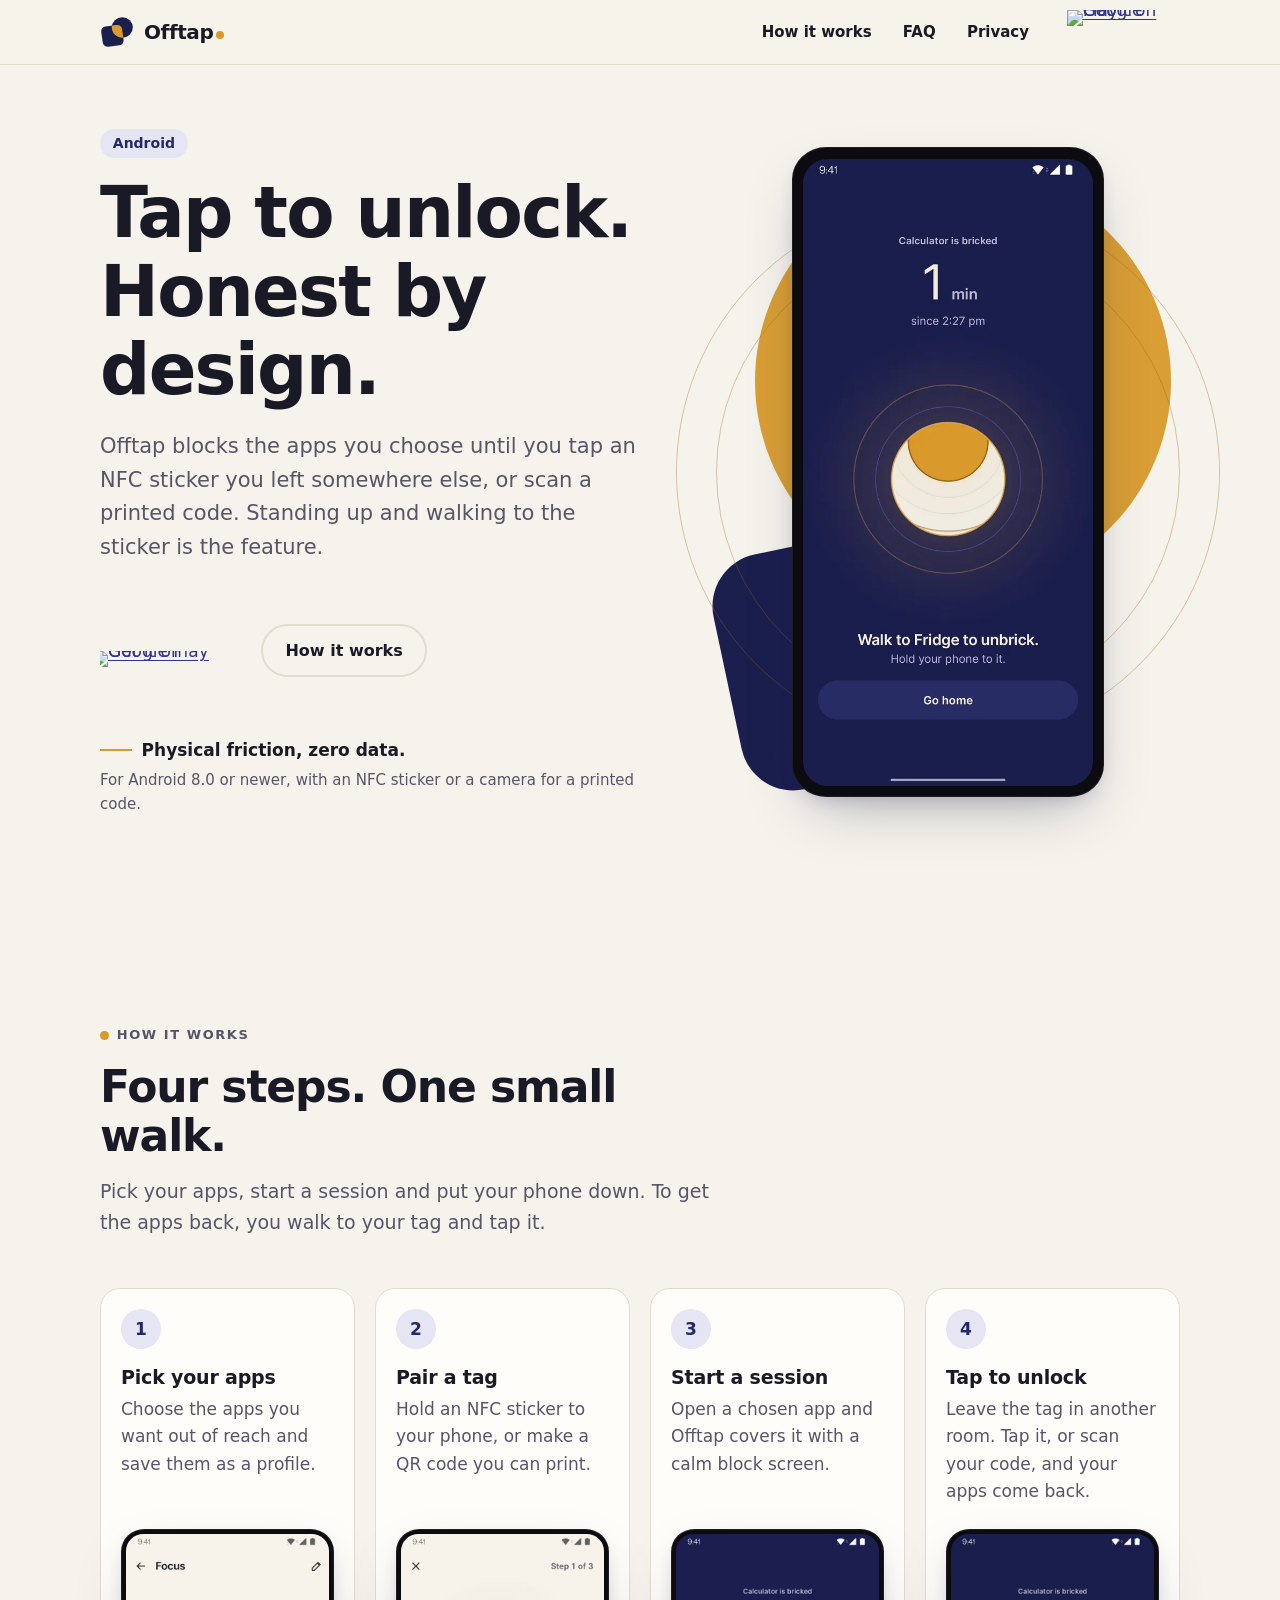
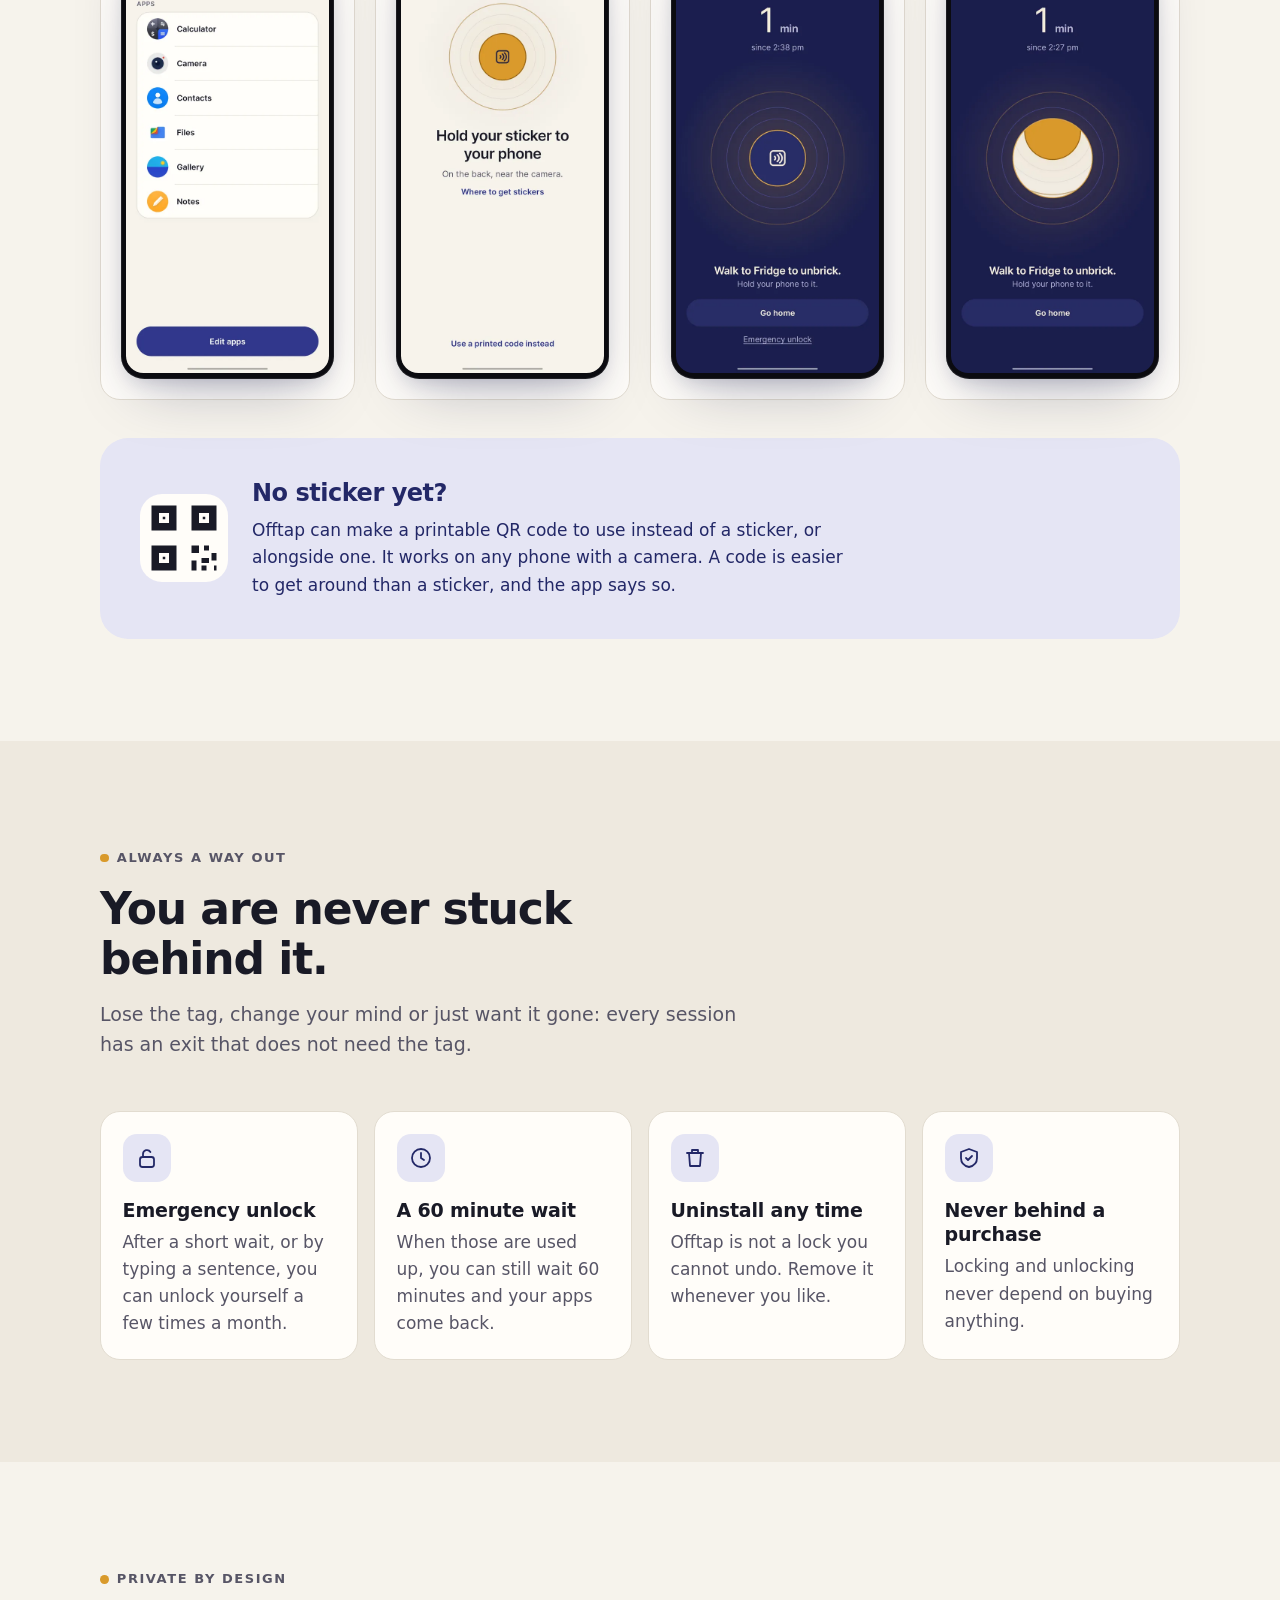
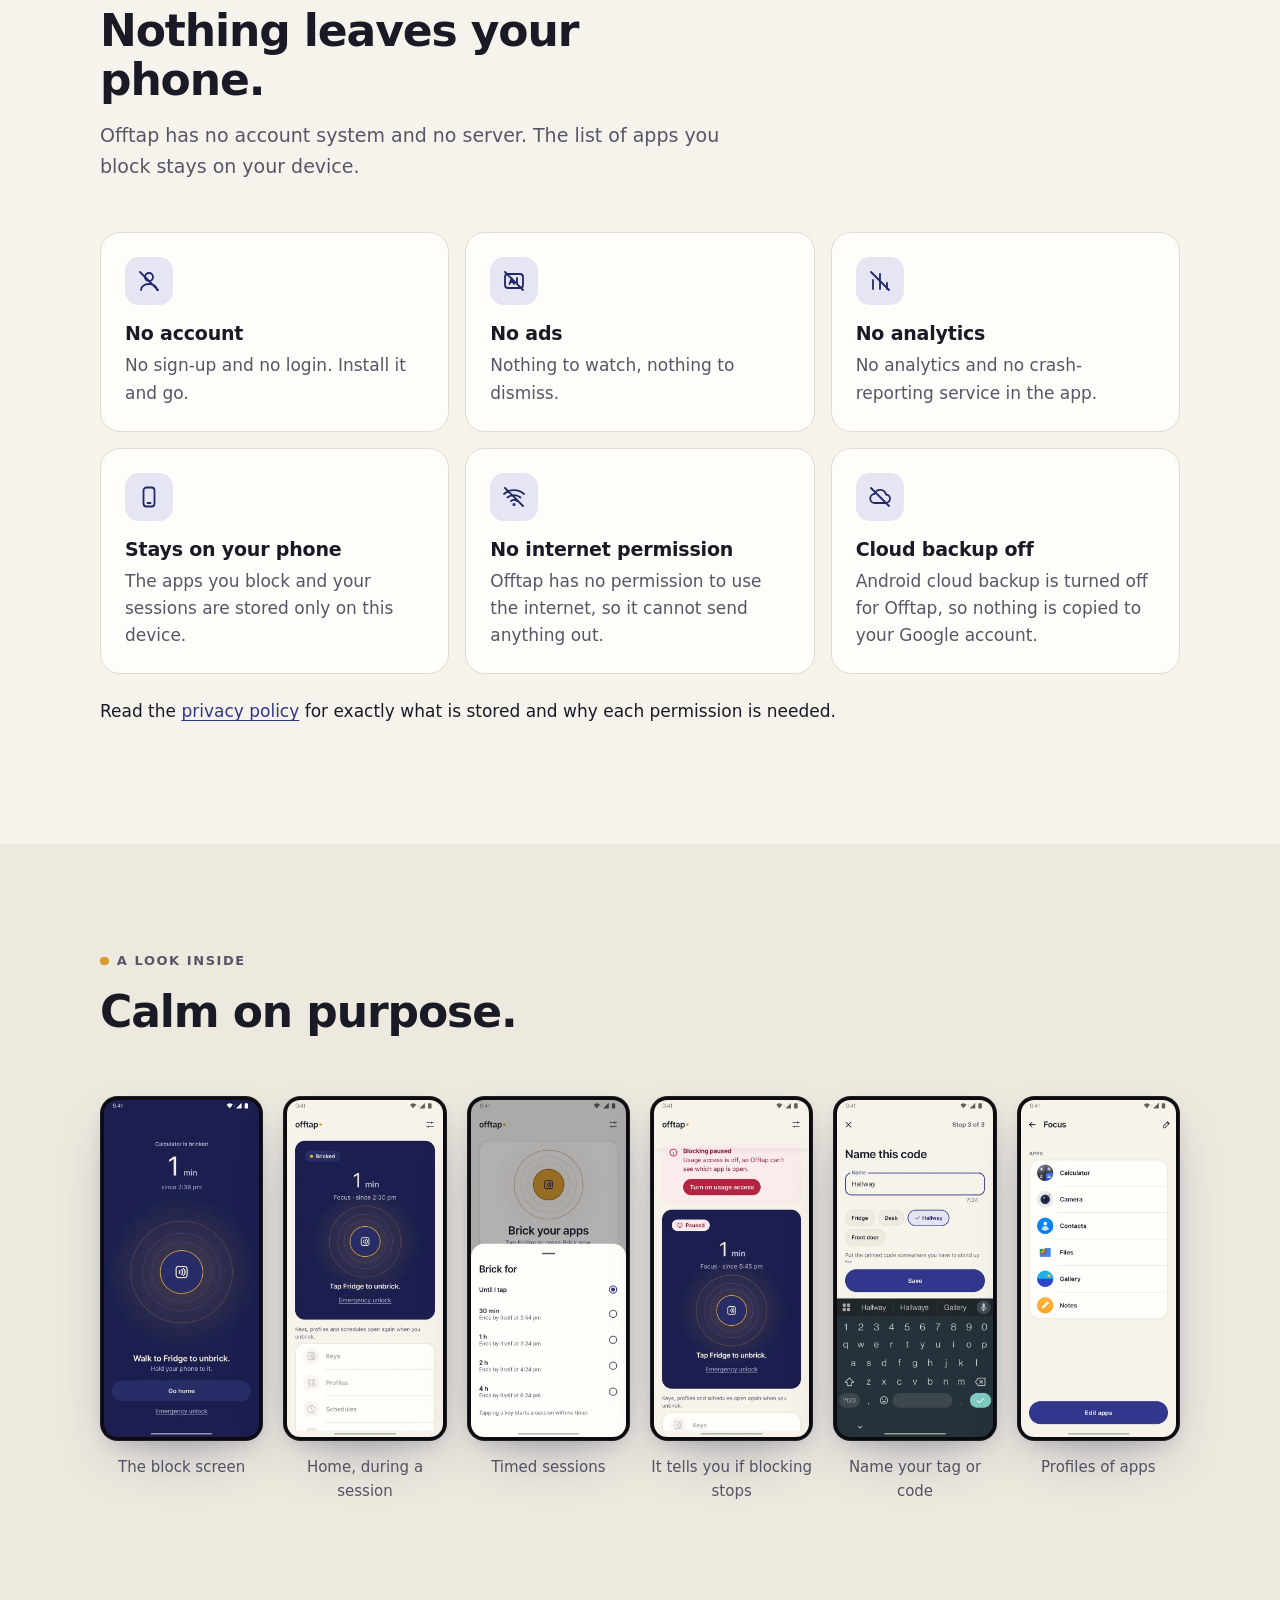
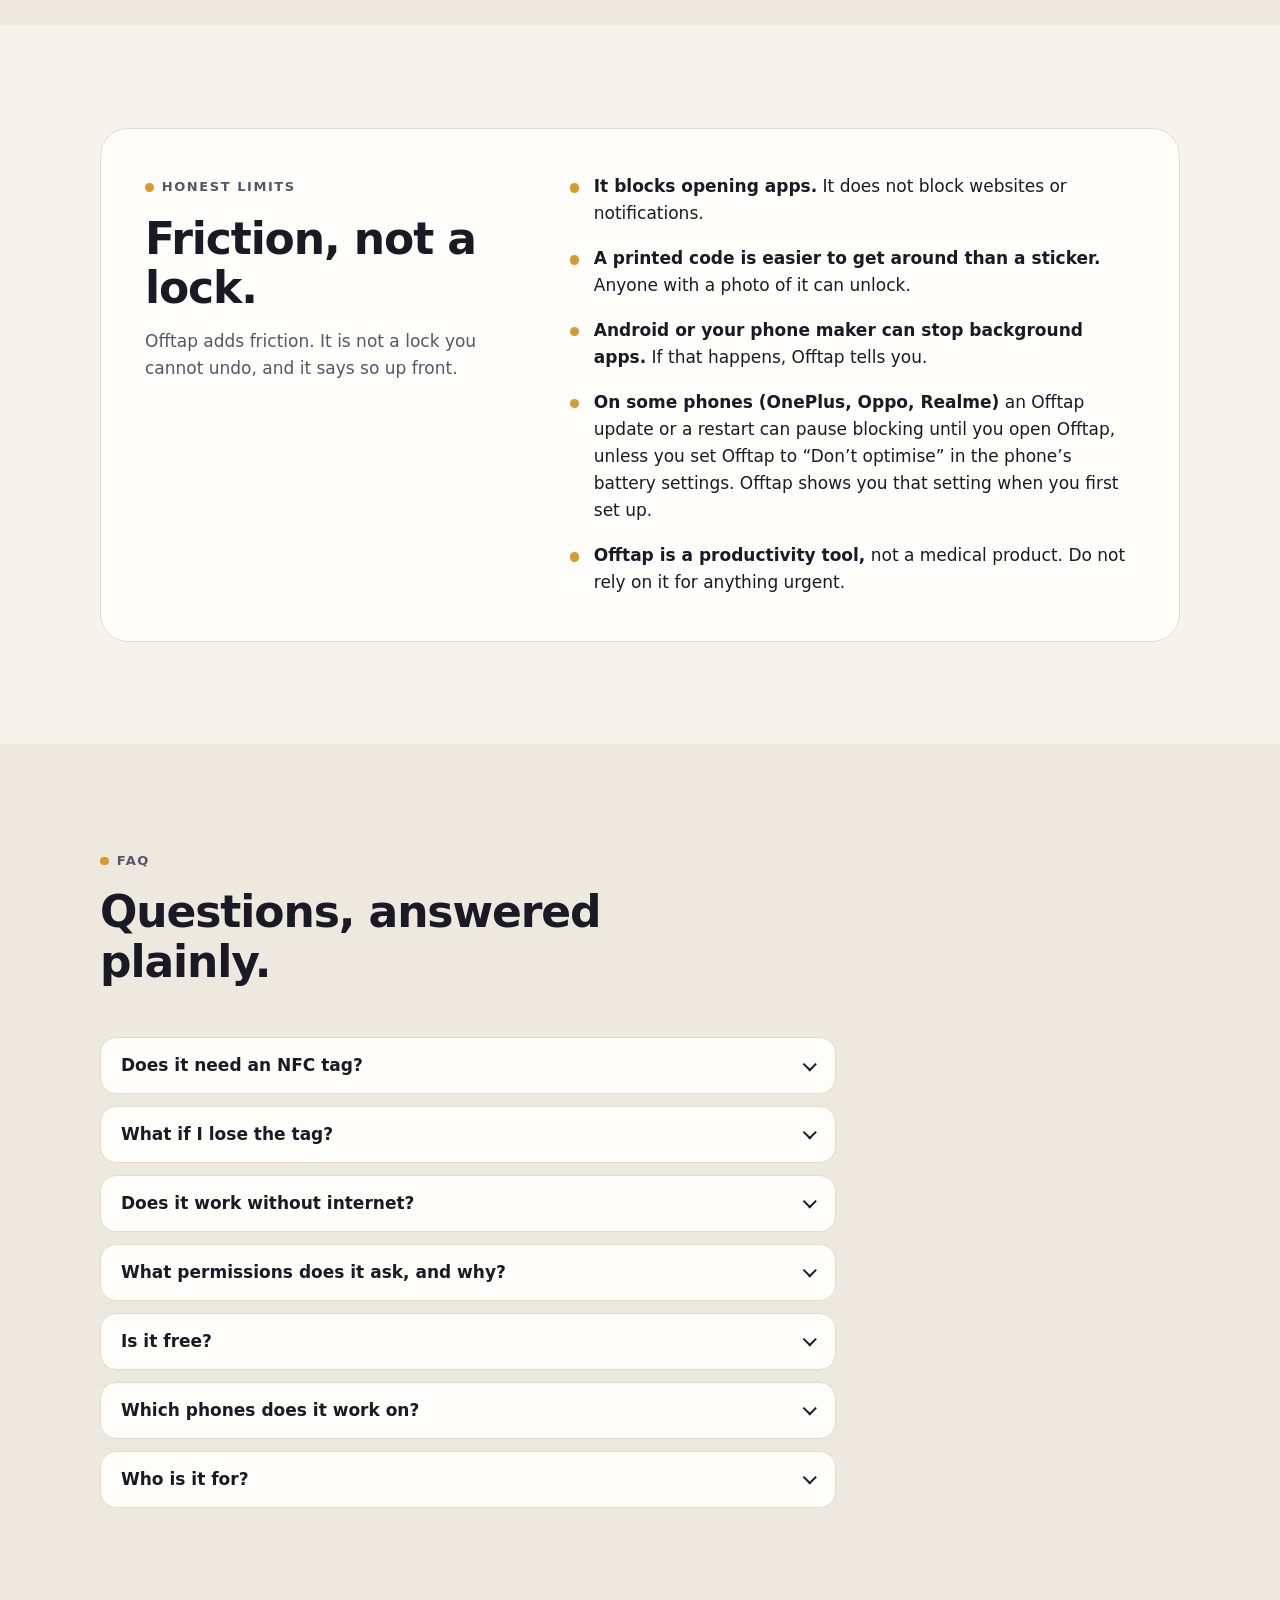
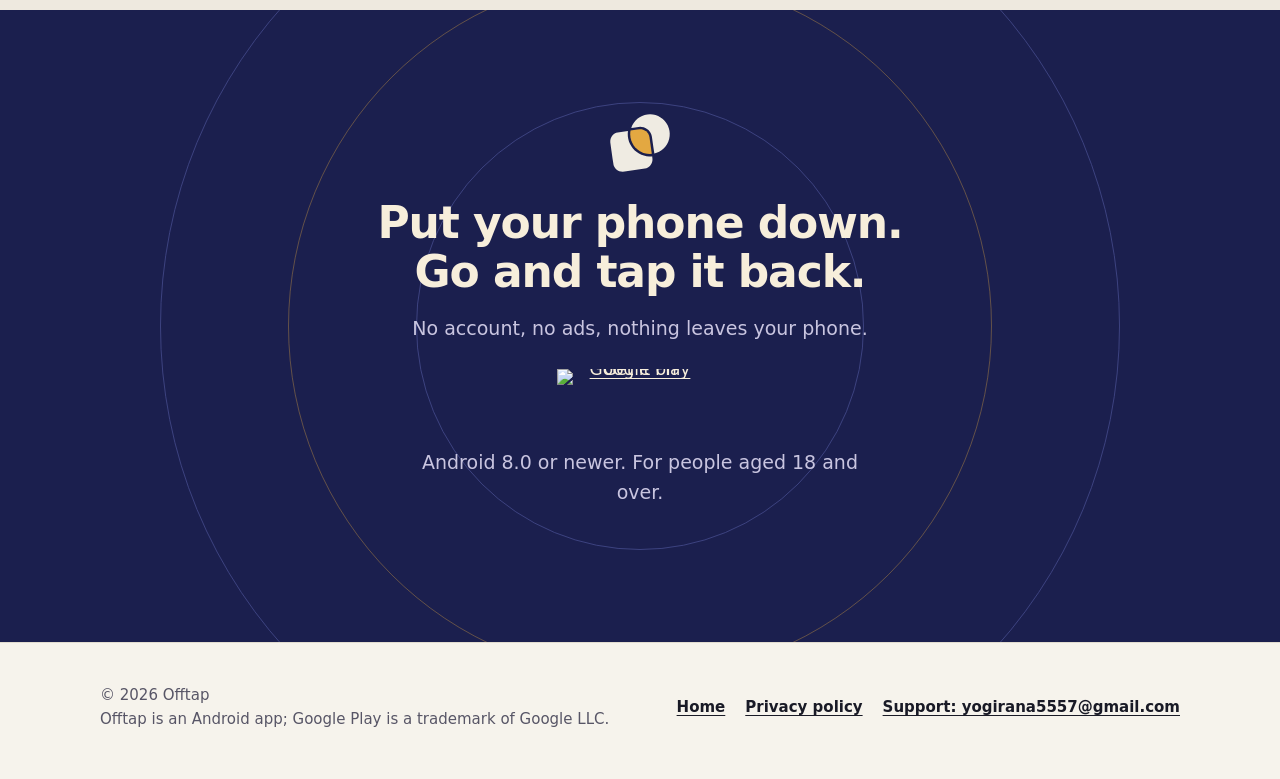
==== commit 5bd98a40: "Use the official Google Play badge (self-hosted) for all Play links Co-Authored-By: Claude Sonnet 5." ====
--- a/index.html
+++ b/index.html
@@ -34,7 +34,7 @@
 <nav class="nav" aria-label="Main">
 <a href="./#how">How it works</a><a href="./#faq">FAQ</a><a href="privacy/">Privacy</a>
 </nav>
-<a class="btn btn-sm" href="https://play.google.com/store/apps/details?id=app.offtap"><svg viewBox="0 0 24 24" aria-hidden="true"><path fill="currentColor" d="M6 3.5v17a1 1 0 0 0 1.5.86l14-8.5a1 1 0 0 0 0-1.72l-14-8.5A1 1 0 0 0 6 3.5Z"/></svg><span class="long">Get it on Google Play</span><span class="short">Google Play</span></a>
+<a class="play hdr" href="https://play.google.com/store/apps/details?id=app.offtap"><img src="assets/google-play-badge.png" width="134" height="52" alt="Get it on Google Play"></a>
 </div></header>
 <svg width="0" height="0" style="position:absolute" aria-hidden="true" focusable="false"><defs><symbol id="i-user" viewBox="0 0 24 24"><g fill="none" stroke="currentColor" stroke-width="1.8" stroke-linecap="round" stroke-linejoin="round"><circle cx="12" cy="8" r="4"/><path d="M4 21c0-4 4-6 8-6s8 2 8 6M3 3l18 18"/></g></symbol><symbol id="i-ads" viewBox="0 0 24 24"><g fill="none" stroke="currentColor" stroke-width="1.8" stroke-linecap="round" stroke-linejoin="round"><rect x="3" y="5" width="18" height="14" rx="3"/><path d="M7.5 15l2.2-6 2.2 6M8.2 13h3M15 9v6M3 3l18 18"/></g></symbol><symbol id="i-chart" viewBox="0 0 24 24"><g fill="none" stroke="currentColor" stroke-width="1.8" stroke-linecap="round" stroke-linejoin="round"><path d="M5 20v-9M12 20V5M19 20v-6M3 3l18 18"/></g></symbol><symbol id="i-phone" viewBox="0 0 24 24"><g fill="none" stroke="currentColor" stroke-width="1.8" stroke-linecap="round" stroke-linejoin="round"><rect x="6.5" y="2.5" width="11" height="19" rx="3"/><path d="M10.5 18h3"/></g></symbol><symbol id="i-wifi" viewBox="0 0 24 24"><g fill="none" stroke="currentColor" stroke-width="1.8" stroke-linecap="round" stroke-linejoin="round"><path d="M2 9a15 15 0 0 1 20 0M5.5 12.5a10 10 0 0 1 13 0M9 16a5 5 0 0 1 6 0M3 3l18 18"/><circle cx="12" cy="19.5" r=".6" fill="currentColor"/></g></symbol><symbol id="i-cloud" viewBox="0 0 24 24"><g fill="none" stroke="currentColor" stroke-width="1.8" stroke-linecap="round" stroke-linejoin="round"><path d="M7 18a4.5 4.5 0 0 1-.5-9A6 6 0 0 1 18 9.5 4 4 0 0 1 17.5 18Z"/><path d="M3 3l18 18"/></g></symbol><symbol id="i-clock" viewBox="0 0 24 24"><g fill="none" stroke="currentColor" stroke-width="1.8" stroke-linecap="round" stroke-linejoin="round"><circle cx="12" cy="12" r="9"/><path d="M12 7v5l3 2"/></g></symbol><symbol id="i-unlock" viewBox="0 0 24 24"><g fill="none" stroke="currentColor" stroke-width="1.8" stroke-linecap="round" stroke-linejoin="round"><rect x="5" y="11" width="14" height="10" rx="2.5"/><path d="M8 11V8a4 4 0 0 1 7.4-2"/></g></symbol><symbol id="i-trash" viewBox="0 0 24 24"><g fill="none" stroke="currentColor" stroke-width="1.8" stroke-linecap="round" stroke-linejoin="round"><path d="M4 7h16M9 7V4h6v3M6 7l1 13h10l1-13"/></g></symbol><symbol id="i-shield" viewBox="0 0 24 24"><g fill="none" stroke="currentColor" stroke-width="1.8" stroke-linecap="round" stroke-linejoin="round"><path d="M12 3l8 3v6c0 5-3.5 8-8 9-4.5-1-8-4-8-9V6z"/><path d="M9 12l2 2 4-4"/></g></symbol></defs></svg>
 <main id="main">
@@ -46,7 +46,7 @@
 <h1 id="h1">Tap to unlock. Honest by design.</h1>
 <p class="lead">Offtap blocks the apps you choose until you tap an NFC sticker you left somewhere else, or scan a printed code. Standing up and walking to the sticker is the feature.</p>
 <div class="cta-row">
-<a class="btn" href="https://play.google.com/store/apps/details?id=app.offtap"><svg viewBox="0 0 24 24" aria-hidden="true"><path fill="currentColor" d="M6 3.5v17a1 1 0 0 0 1.5.86l14-8.5a1 1 0 0 0 0-1.72l-14-8.5A1 1 0 0 0 6 3.5Z"/></svg>Get it on Google Play</a>
+<a class="play hero" href="https://play.google.com/store/apps/details?id=app.offtap"><img src="assets/google-play-badge.png" width="196" height="76" alt="Get it on Google Play"></a>
 <a class="btn btn-ghost" href="#how">How it works</a>
 </div>
 <p class="proof">Physical friction, zero data.</p>
@@ -158,7 +158,7 @@
 <img class="mark" src="assets/mark-dark.svg" width="57" height="55" alt="" loading="lazy">
 <h2 id="cta-h">Put your phone down. Go and tap it back.</h2>
 <p>No account, no ads, nothing leaves your phone.</p>
-<div class="cta-row"><a class="btn btn-cream" href="https://play.google.com/store/apps/details?id=app.offtap"><svg viewBox="0 0 24 24" aria-hidden="true"><path fill="currentColor" d="M6 3.5v17a1 1 0 0 0 1.5.86l14-8.5a1 1 0 0 0 0-1.72l-14-8.5A1 1 0 0 0 6 3.5Z"/></svg>Get it on Google Play</a></div>
+<div class="cta-row"><a class="play cta" href="https://play.google.com/store/apps/details?id=app.offtap"><img src="assets/google-play-badge.png" width="196" height="76" alt="Get it on Google Play"></a></div>
 <p class="fine">Android 8.0 or newer. For people aged 18 and over.</p>
 </div>
 </section>
--- a/assets/site.css
+++ b/assets/site.css
@@ -212,3 +212,5 @@
 .nf .code{font-size:.875rem;font-weight:700;letter-spacing:.14em;text-transform:uppercase;color:var(--muted)}
 
 @media print{.site-header,.skip,.stage,.gallery-wrap{display:none}body{background:#fff;color:#000}}
+
+.play{display:inline-flex;align-items:center;line-height:0;border-radius:10px}.play img{display:block;height:auto;max-width:100%}.play.hdr img{height:44px;width:auto;margin:-4px 0}.play.hero img,.play.cta img{height:64px;width:auto;margin:-6px -8px -6px -8px}@media (max-width:30rem){.play.hdr img{height:40px}.play.hero img,.play.cta img{height:60px}}.play:focus-visible{outline:3px solid var(--accent);outline-offset:3px}.night .play:focus-visible{outline-color:var(--night-accent)}
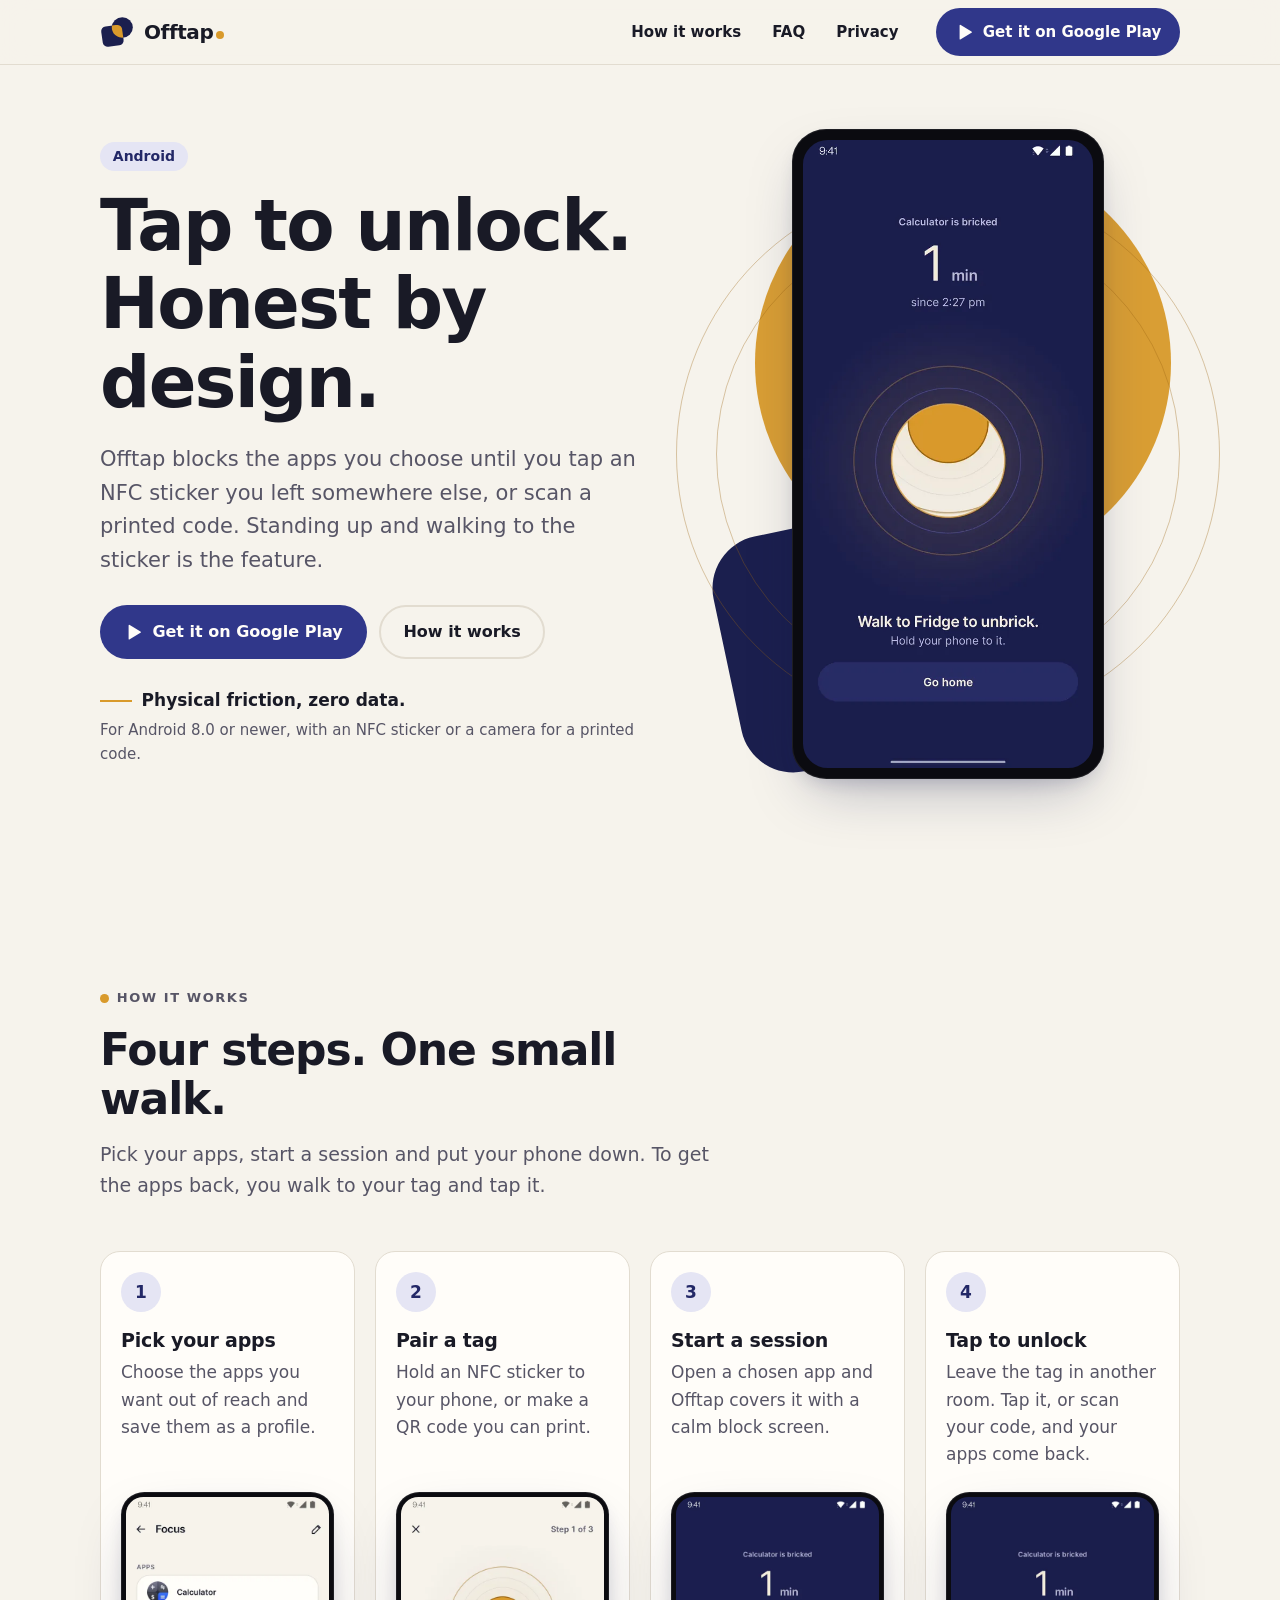
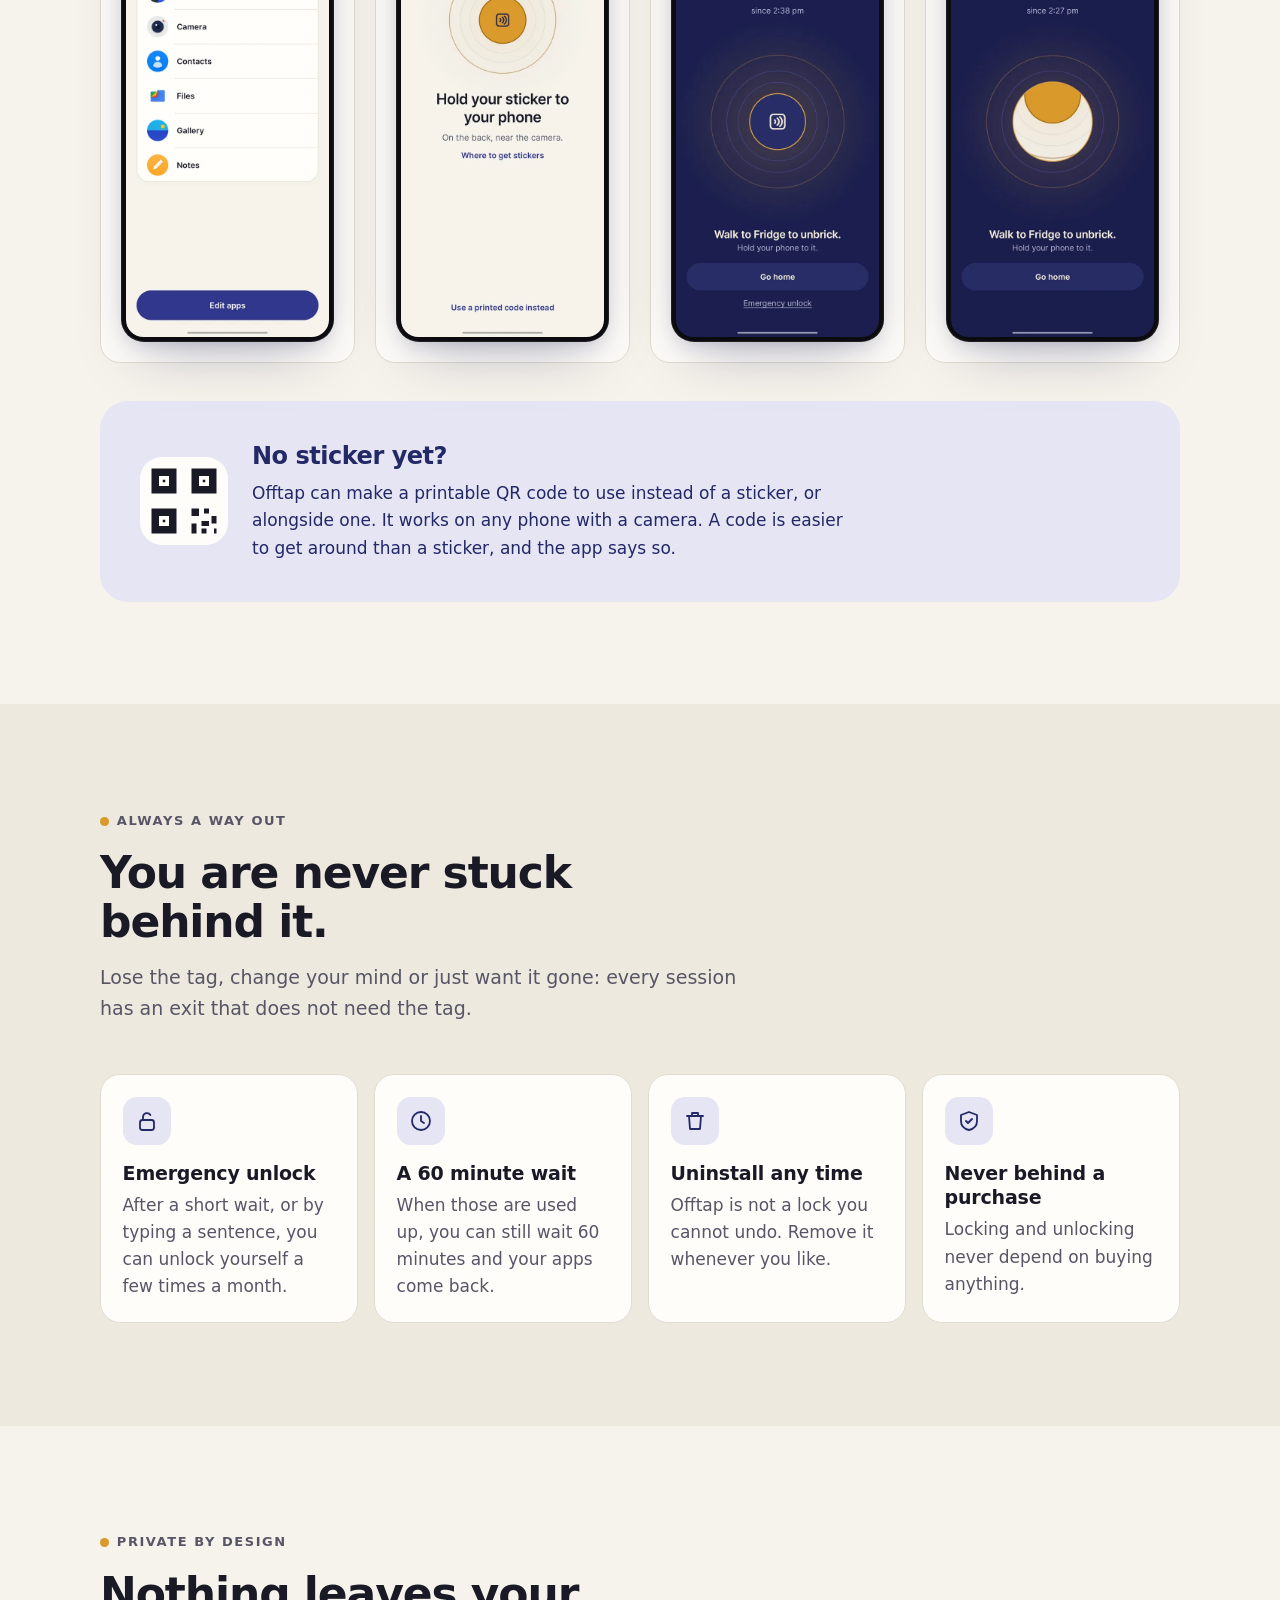
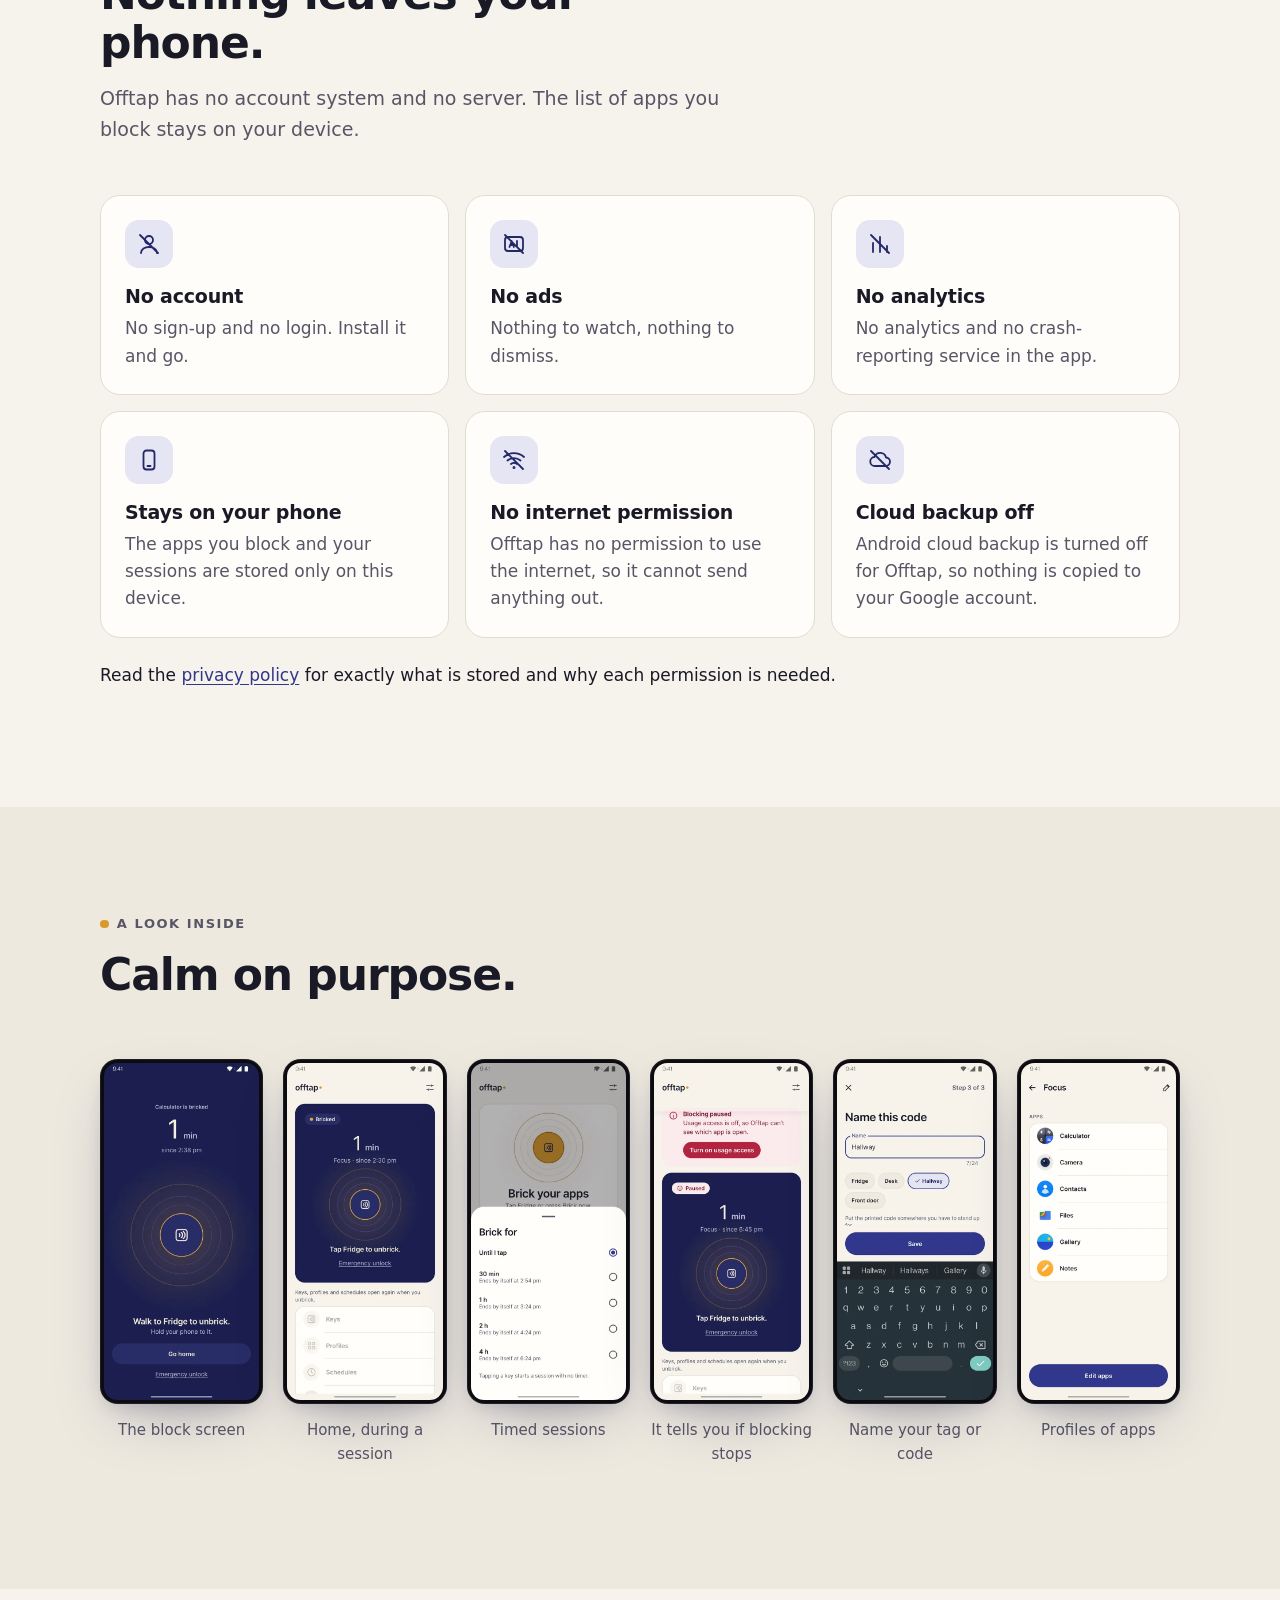
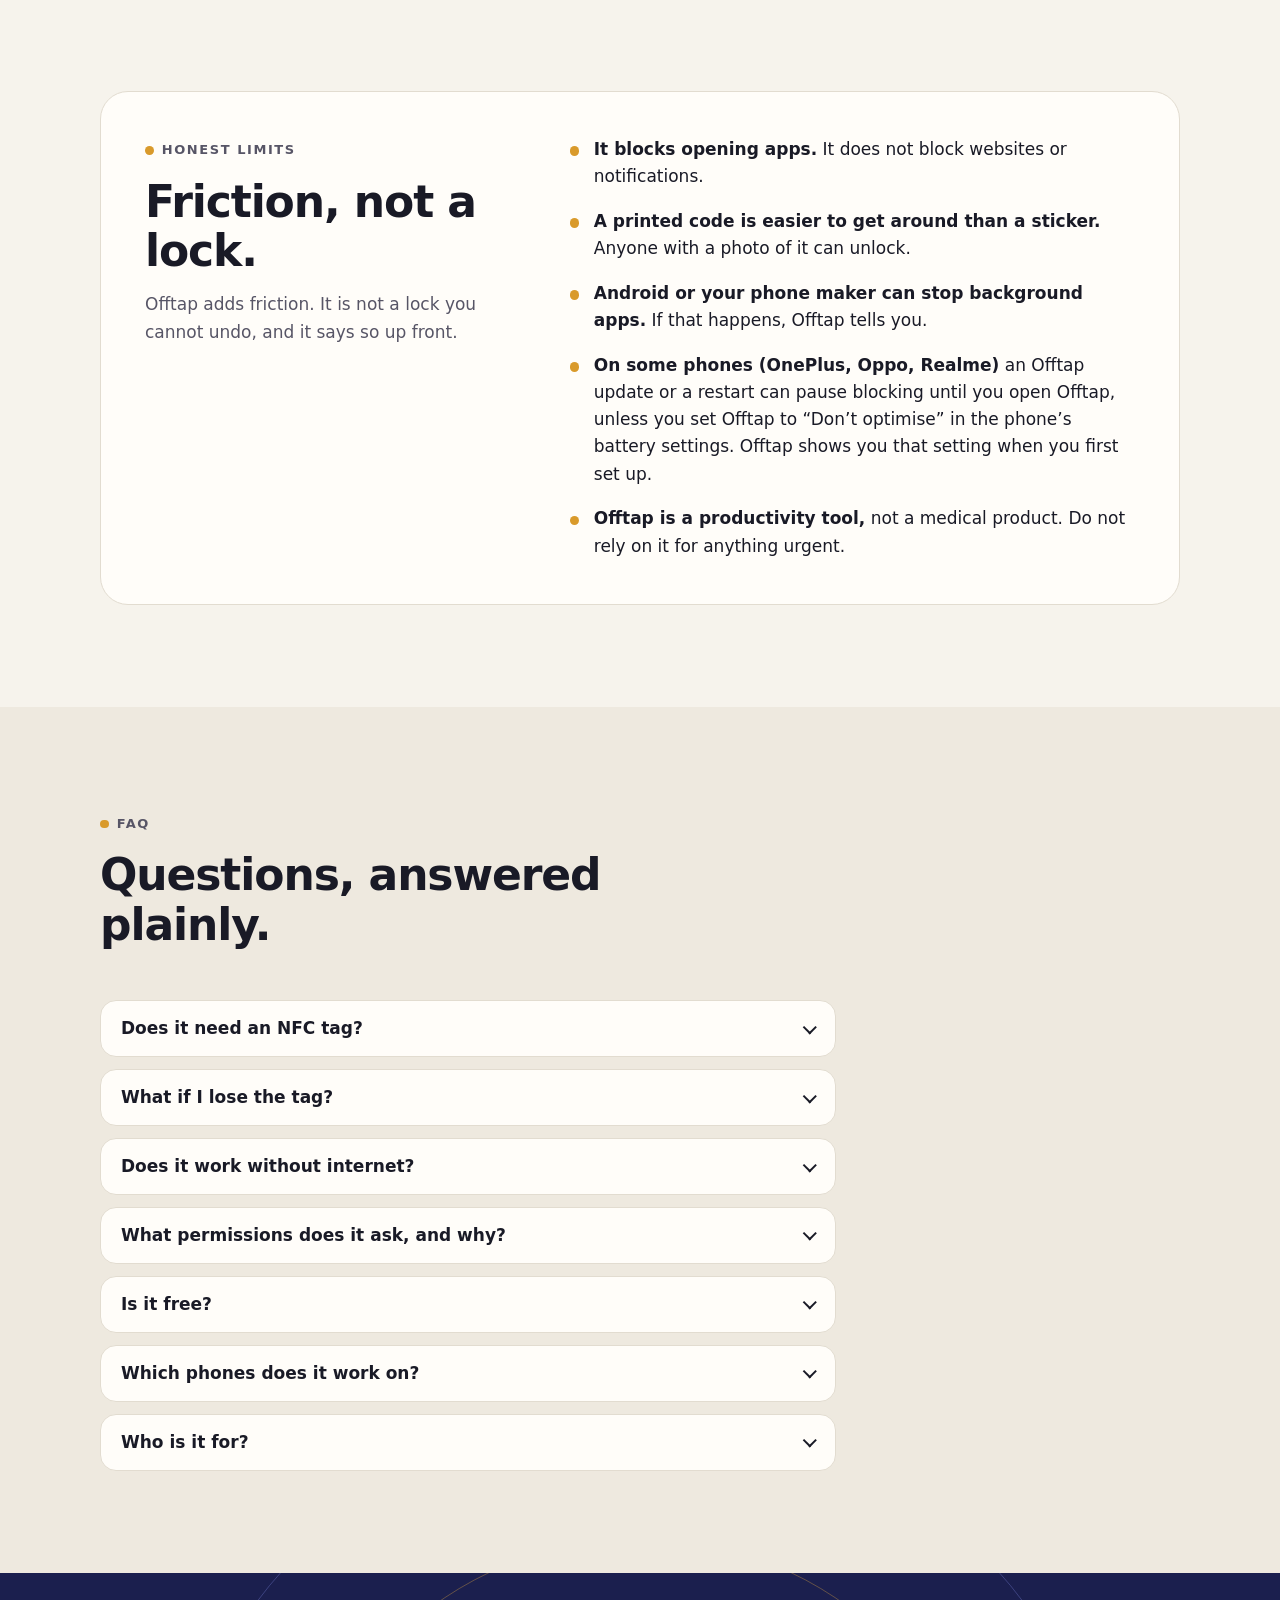
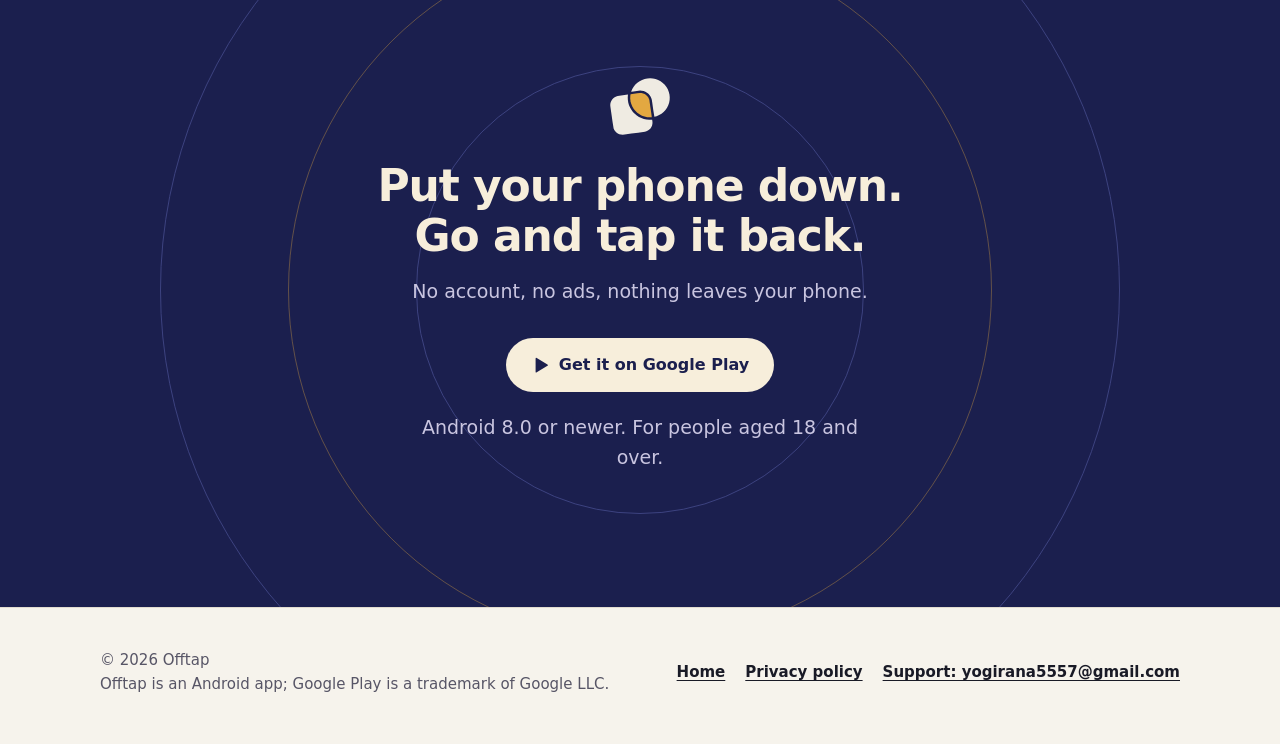
==== commit 9727440b: "Revert "Use the official Google Play badge (self-hosted) for all Play links" This reverts commit 5bd" ====
--- a/index.html
+++ b/index.html
@@ -34,7 +34,7 @@
 <nav class="nav" aria-label="Main">
 <a href="./#how">How it works</a><a href="./#faq">FAQ</a><a href="privacy/">Privacy</a>
 </nav>
-<a class="play hdr" href="https://play.google.com/store/apps/details?id=app.offtap"><img src="assets/google-play-badge.png" width="134" height="52" alt="Get it on Google Play"></a>
+<a class="btn btn-sm" href="https://play.google.com/store/apps/details?id=app.offtap"><svg viewBox="0 0 24 24" aria-hidden="true"><path fill="currentColor" d="M6 3.5v17a1 1 0 0 0 1.5.86l14-8.5a1 1 0 0 0 0-1.72l-14-8.5A1 1 0 0 0 6 3.5Z"/></svg><span class="long">Get it on Google Play</span><span class="short">Google Play</span></a>
 </div></header>
 <svg width="0" height="0" style="position:absolute" aria-hidden="true" focusable="false"><defs><symbol id="i-user" viewBox="0 0 24 24"><g fill="none" stroke="currentColor" stroke-width="1.8" stroke-linecap="round" stroke-linejoin="round"><circle cx="12" cy="8" r="4"/><path d="M4 21c0-4 4-6 8-6s8 2 8 6M3 3l18 18"/></g></symbol><symbol id="i-ads" viewBox="0 0 24 24"><g fill="none" stroke="currentColor" stroke-width="1.8" stroke-linecap="round" stroke-linejoin="round"><rect x="3" y="5" width="18" height="14" rx="3"/><path d="M7.5 15l2.2-6 2.2 6M8.2 13h3M15 9v6M3 3l18 18"/></g></symbol><symbol id="i-chart" viewBox="0 0 24 24"><g fill="none" stroke="currentColor" stroke-width="1.8" stroke-linecap="round" stroke-linejoin="round"><path d="M5 20v-9M12 20V5M19 20v-6M3 3l18 18"/></g></symbol><symbol id="i-phone" viewBox="0 0 24 24"><g fill="none" stroke="currentColor" stroke-width="1.8" stroke-linecap="round" stroke-linejoin="round"><rect x="6.5" y="2.5" width="11" height="19" rx="3"/><path d="M10.5 18h3"/></g></symbol><symbol id="i-wifi" viewBox="0 0 24 24"><g fill="none" stroke="currentColor" stroke-width="1.8" stroke-linecap="round" stroke-linejoin="round"><path d="M2 9a15 15 0 0 1 20 0M5.5 12.5a10 10 0 0 1 13 0M9 16a5 5 0 0 1 6 0M3 3l18 18"/><circle cx="12" cy="19.5" r=".6" fill="currentColor"/></g></symbol><symbol id="i-cloud" viewBox="0 0 24 24"><g fill="none" stroke="currentColor" stroke-width="1.8" stroke-linecap="round" stroke-linejoin="round"><path d="M7 18a4.5 4.5 0 0 1-.5-9A6 6 0 0 1 18 9.5 4 4 0 0 1 17.5 18Z"/><path d="M3 3l18 18"/></g></symbol><symbol id="i-clock" viewBox="0 0 24 24"><g fill="none" stroke="currentColor" stroke-width="1.8" stroke-linecap="round" stroke-linejoin="round"><circle cx="12" cy="12" r="9"/><path d="M12 7v5l3 2"/></g></symbol><symbol id="i-unlock" viewBox="0 0 24 24"><g fill="none" stroke="currentColor" stroke-width="1.8" stroke-linecap="round" stroke-linejoin="round"><rect x="5" y="11" width="14" height="10" rx="2.5"/><path d="M8 11V8a4 4 0 0 1 7.4-2"/></g></symbol><symbol id="i-trash" viewBox="0 0 24 24"><g fill="none" stroke="currentColor" stroke-width="1.8" stroke-linecap="round" stroke-linejoin="round"><path d="M4 7h16M9 7V4h6v3M6 7l1 13h10l1-13"/></g></symbol><symbol id="i-shield" viewBox="0 0 24 24"><g fill="none" stroke="currentColor" stroke-width="1.8" stroke-linecap="round" stroke-linejoin="round"><path d="M12 3l8 3v6c0 5-3.5 8-8 9-4.5-1-8-4-8-9V6z"/><path d="M9 12l2 2 4-4"/></g></symbol></defs></svg>
 <main id="main">
@@ -46,7 +46,7 @@
 <h1 id="h1">Tap to unlock. Honest by design.</h1>
 <p class="lead">Offtap blocks the apps you choose until you tap an NFC sticker you left somewhere else, or scan a printed code. Standing up and walking to the sticker is the feature.</p>
 <div class="cta-row">
-<a class="play hero" href="https://play.google.com/store/apps/details?id=app.offtap"><img src="assets/google-play-badge.png" width="196" height="76" alt="Get it on Google Play"></a>
+<a class="btn" href="https://play.google.com/store/apps/details?id=app.offtap"><svg viewBox="0 0 24 24" aria-hidden="true"><path fill="currentColor" d="M6 3.5v17a1 1 0 0 0 1.5.86l14-8.5a1 1 0 0 0 0-1.72l-14-8.5A1 1 0 0 0 6 3.5Z"/></svg>Get it on Google Play</a>
 <a class="btn btn-ghost" href="#how">How it works</a>
 </div>
 <p class="proof">Physical friction, zero data.</p>
@@ -158,7 +158,7 @@
 <img class="mark" src="assets/mark-dark.svg" width="57" height="55" alt="" loading="lazy">
 <h2 id="cta-h">Put your phone down. Go and tap it back.</h2>
 <p>No account, no ads, nothing leaves your phone.</p>
-<div class="cta-row"><a class="play cta" href="https://play.google.com/store/apps/details?id=app.offtap"><img src="assets/google-play-badge.png" width="196" height="76" alt="Get it on Google Play"></a></div>
+<div class="cta-row"><a class="btn btn-cream" href="https://play.google.com/store/apps/details?id=app.offtap"><svg viewBox="0 0 24 24" aria-hidden="true"><path fill="currentColor" d="M6 3.5v17a1 1 0 0 0 1.5.86l14-8.5a1 1 0 0 0 0-1.72l-14-8.5A1 1 0 0 0 6 3.5Z"/></svg>Get it on Google Play</a></div>
 <p class="fine">Android 8.0 or newer. For people aged 18 and over.</p>
 </div>
 </section>
--- a/assets/site.css
+++ b/assets/site.css
@@ -212,5 +212,3 @@
 .nf .code{font-size:.875rem;font-weight:700;letter-spacing:.14em;text-transform:uppercase;color:var(--muted)}
 
 @media print{.site-header,.skip,.stage,.gallery-wrap{display:none}body{background:#fff;color:#000}}
-
-.play{display:inline-flex;align-items:center;line-height:0;border-radius:10px}.play img{display:block;height:auto;max-width:100%}.play.hdr img{height:44px;width:auto;margin:-4px 0}.play.hero img,.play.cta img{height:64px;width:auto;margin:-6px -8px -6px -8px}@media (max-width:30rem){.play.hdr img{height:40px}.play.hero img,.play.cta img{height:60px}}.play:focus-visible{outline:3px solid var(--accent);outline-offset:3px}.night .play:focus-visible{outline-color:var(--night-accent)}
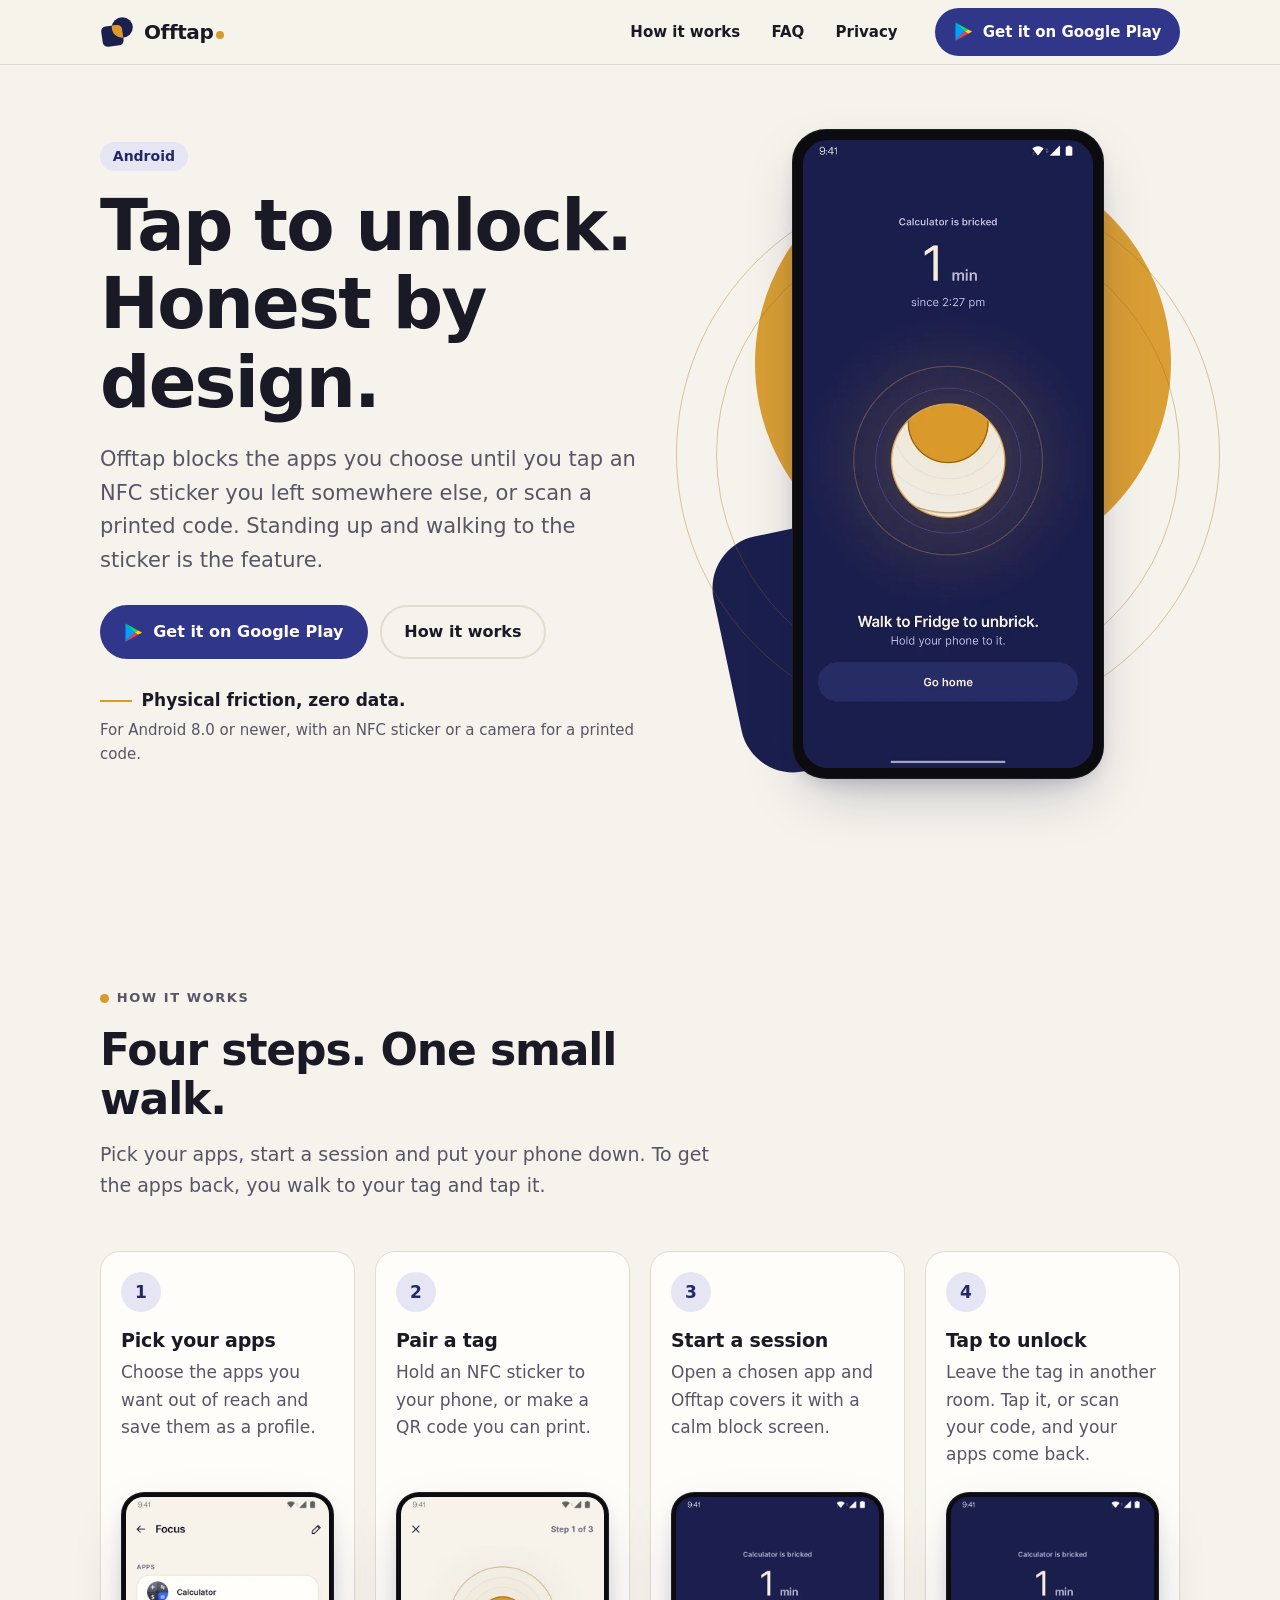
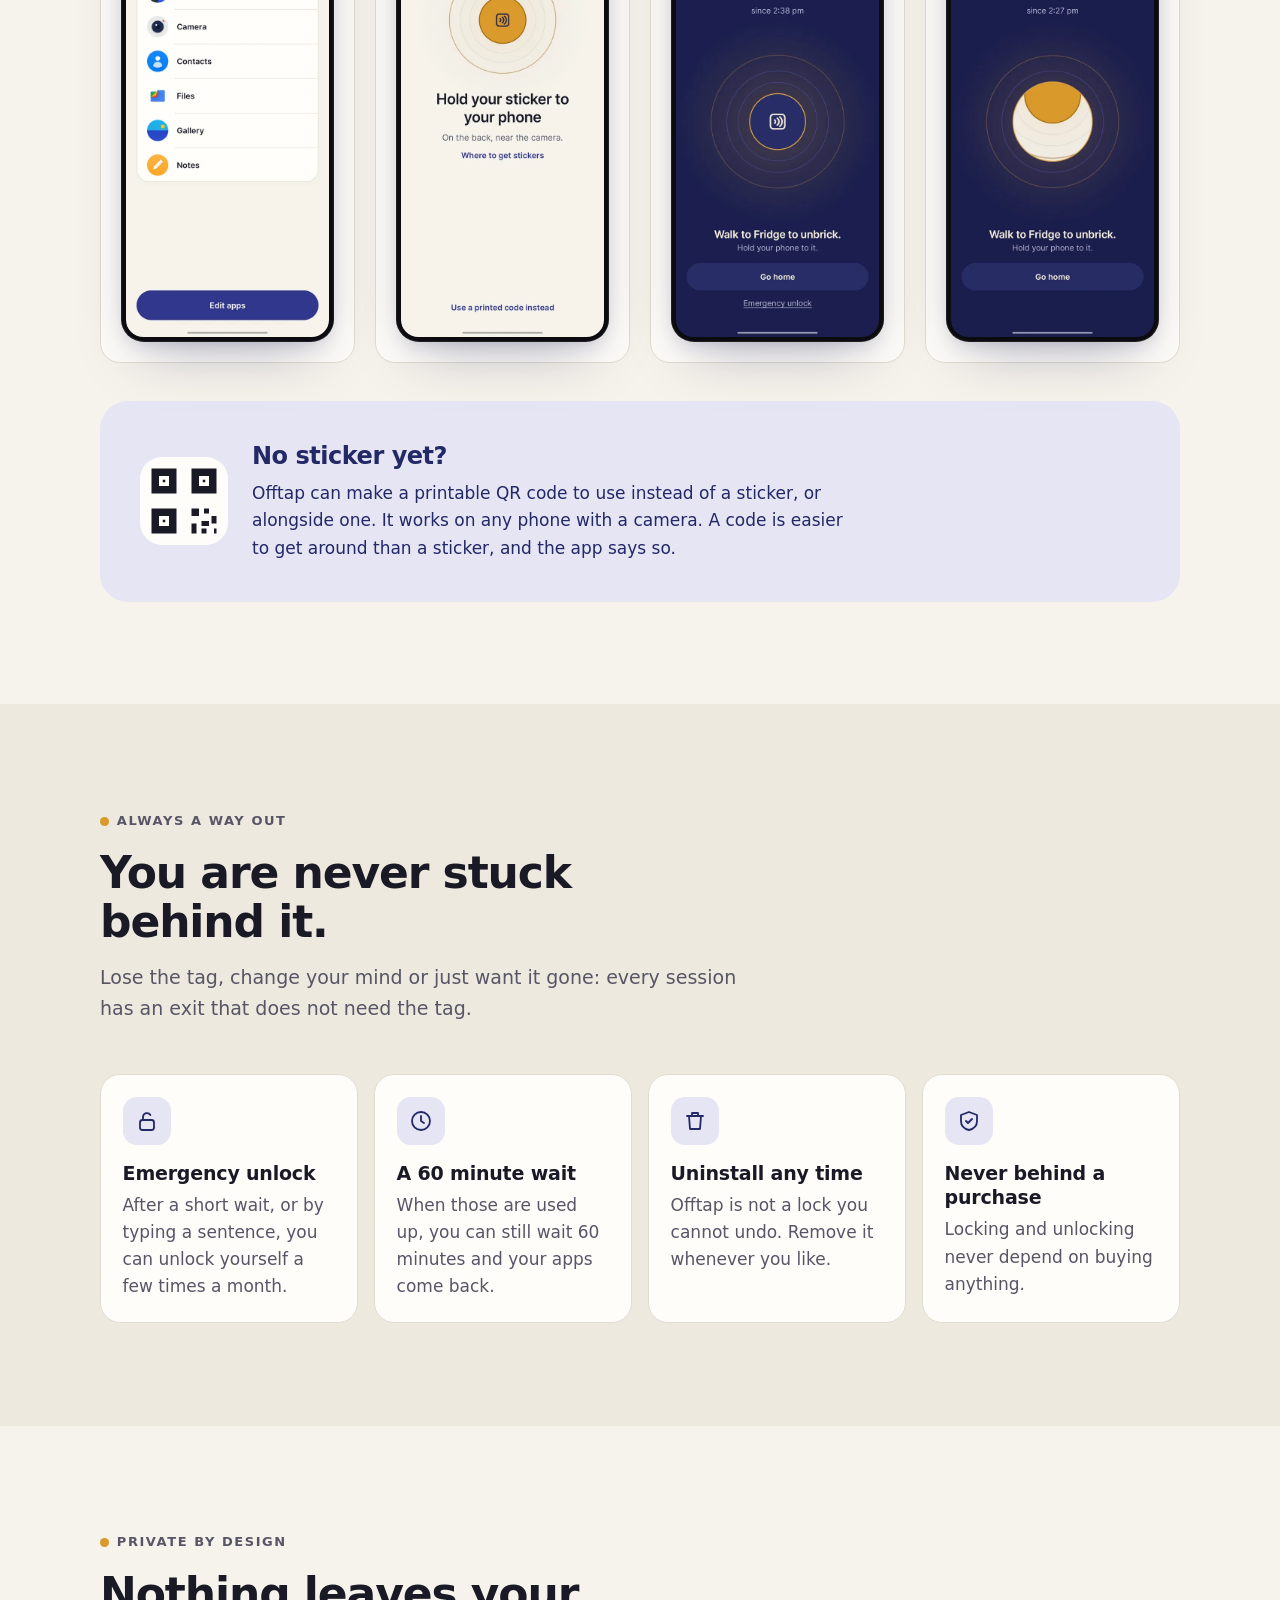
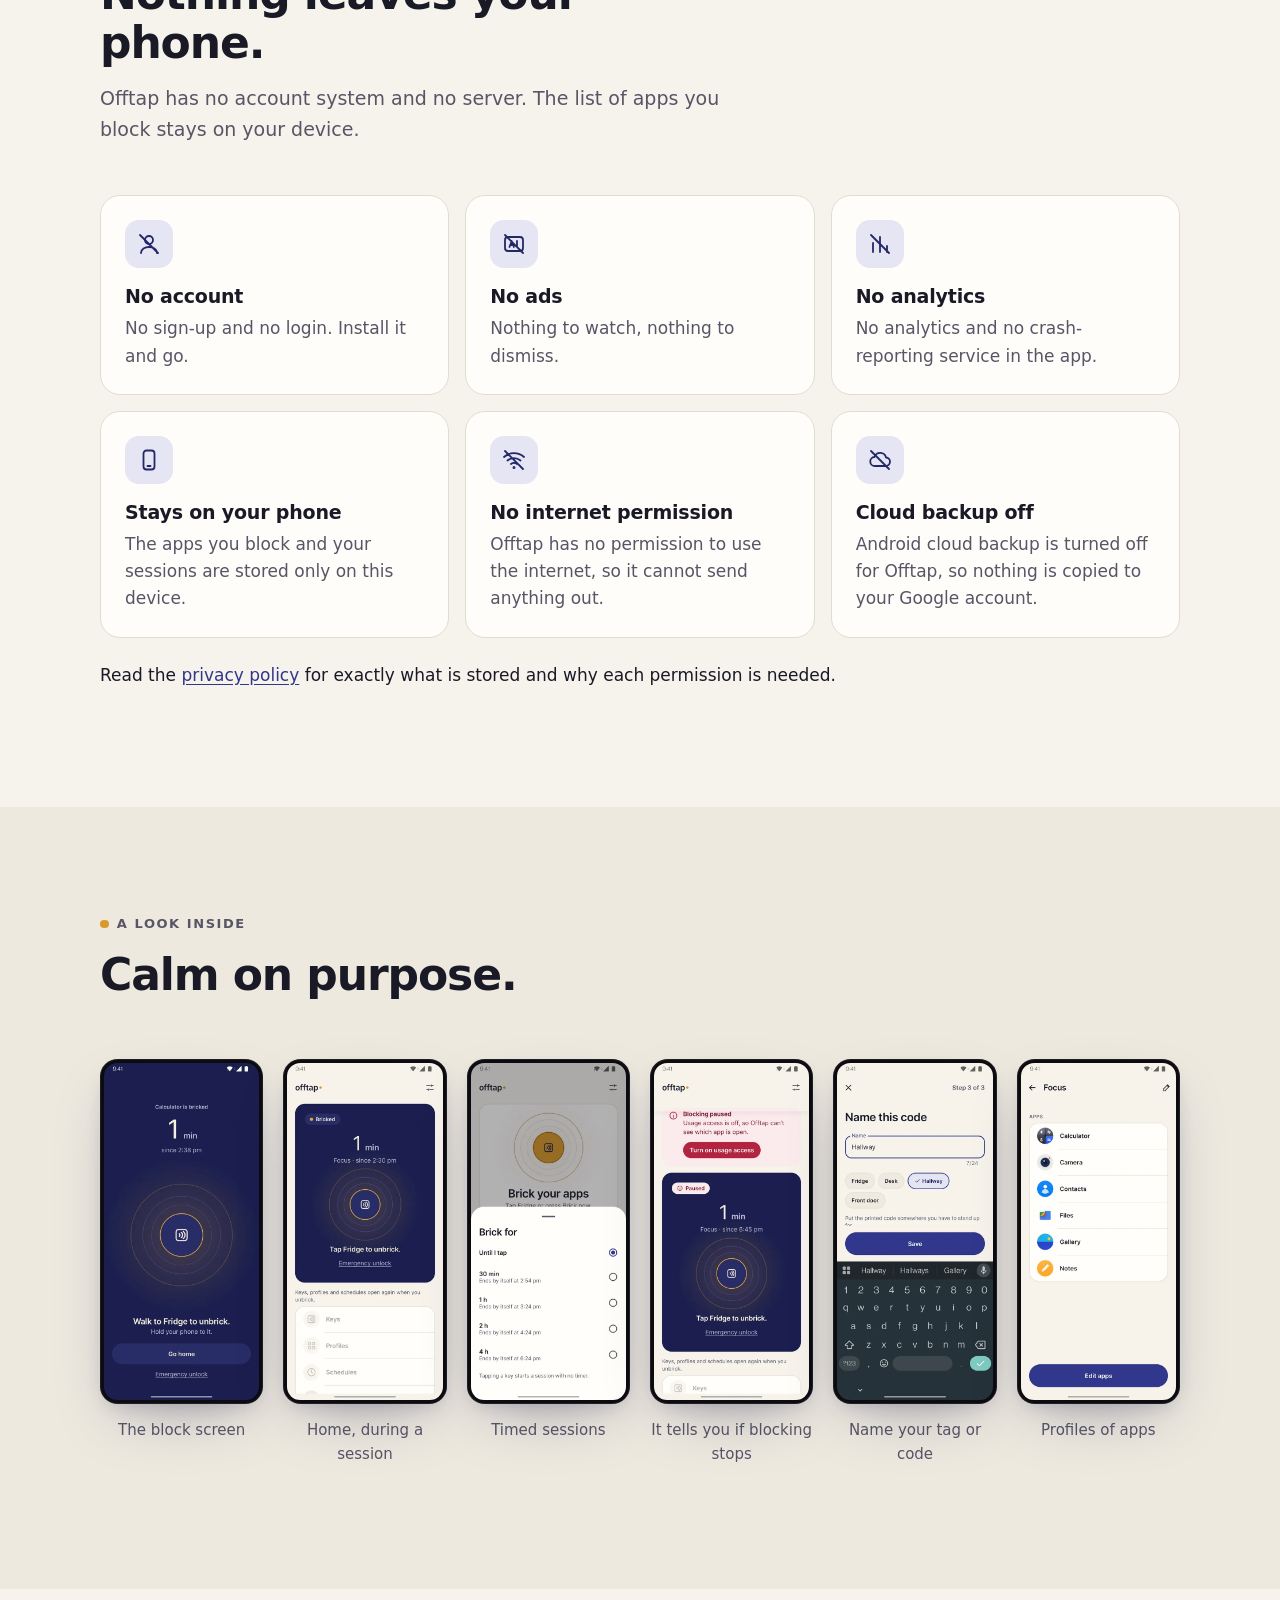
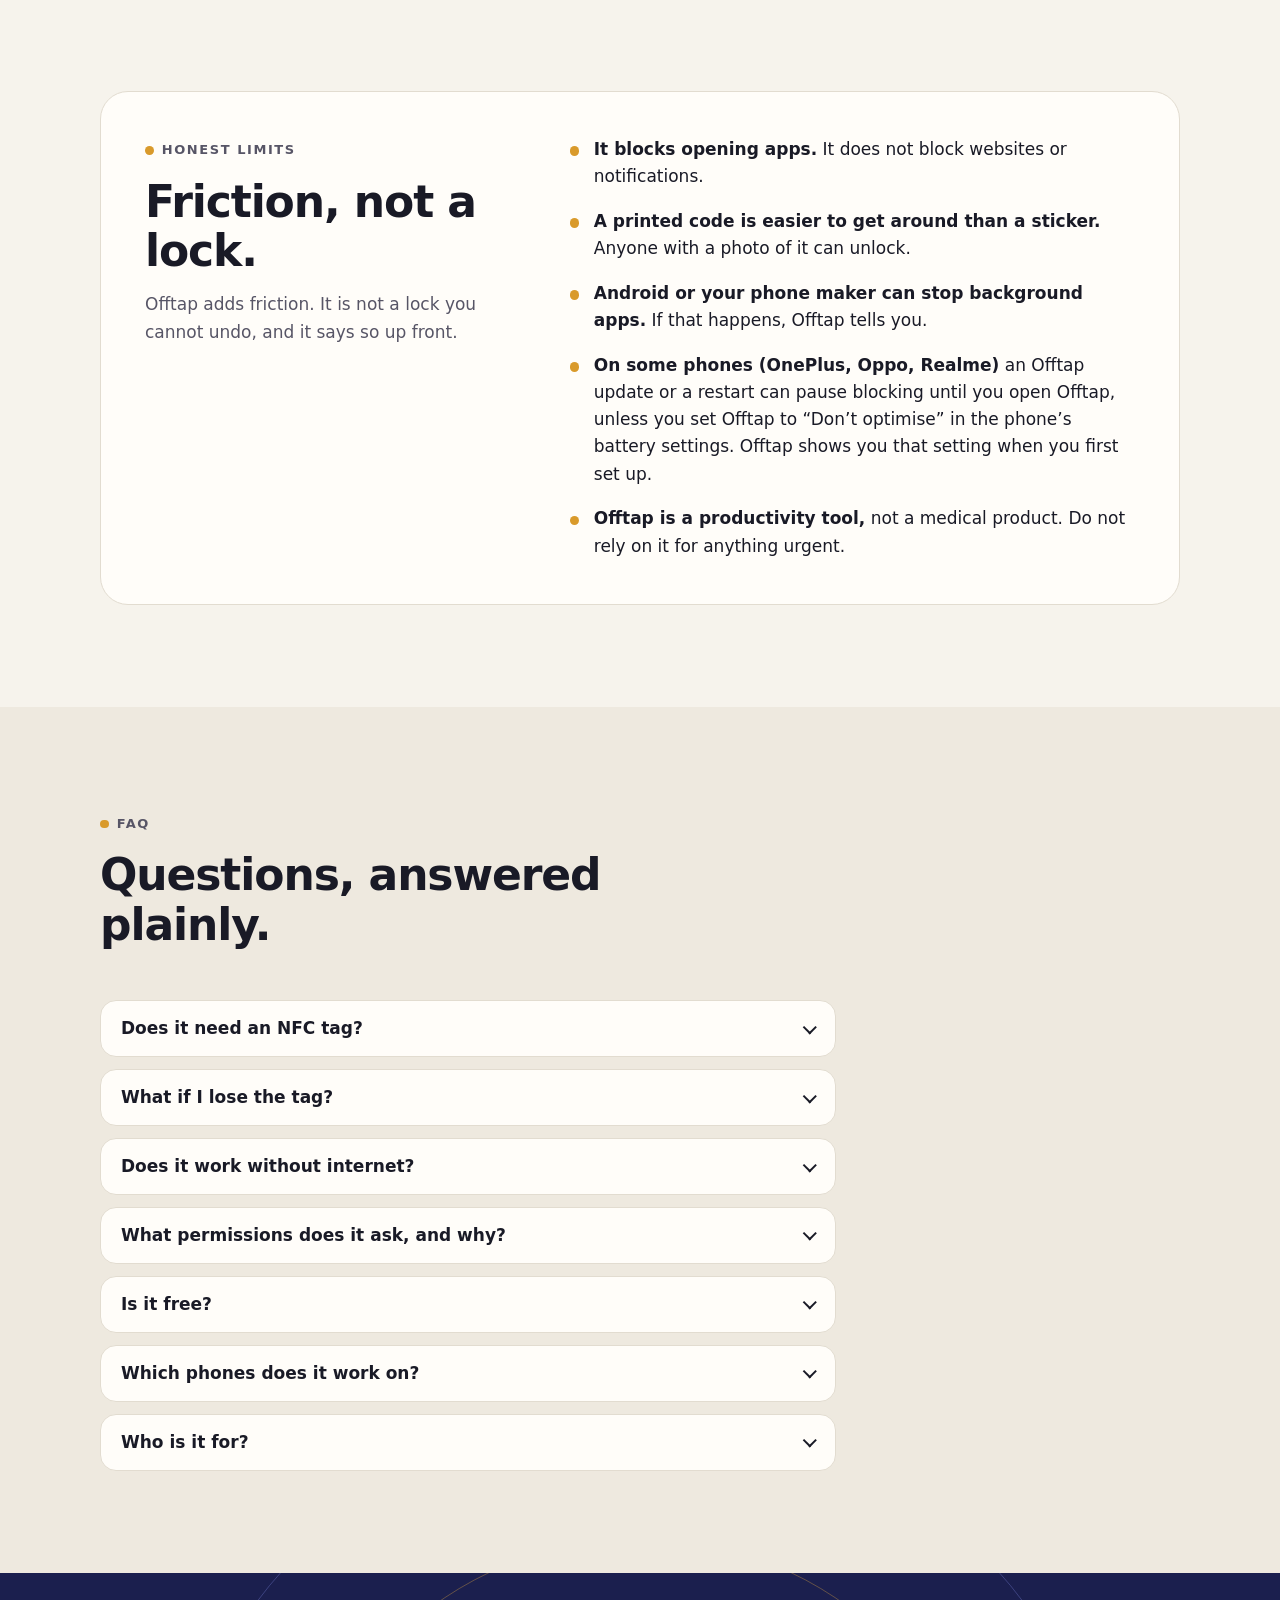
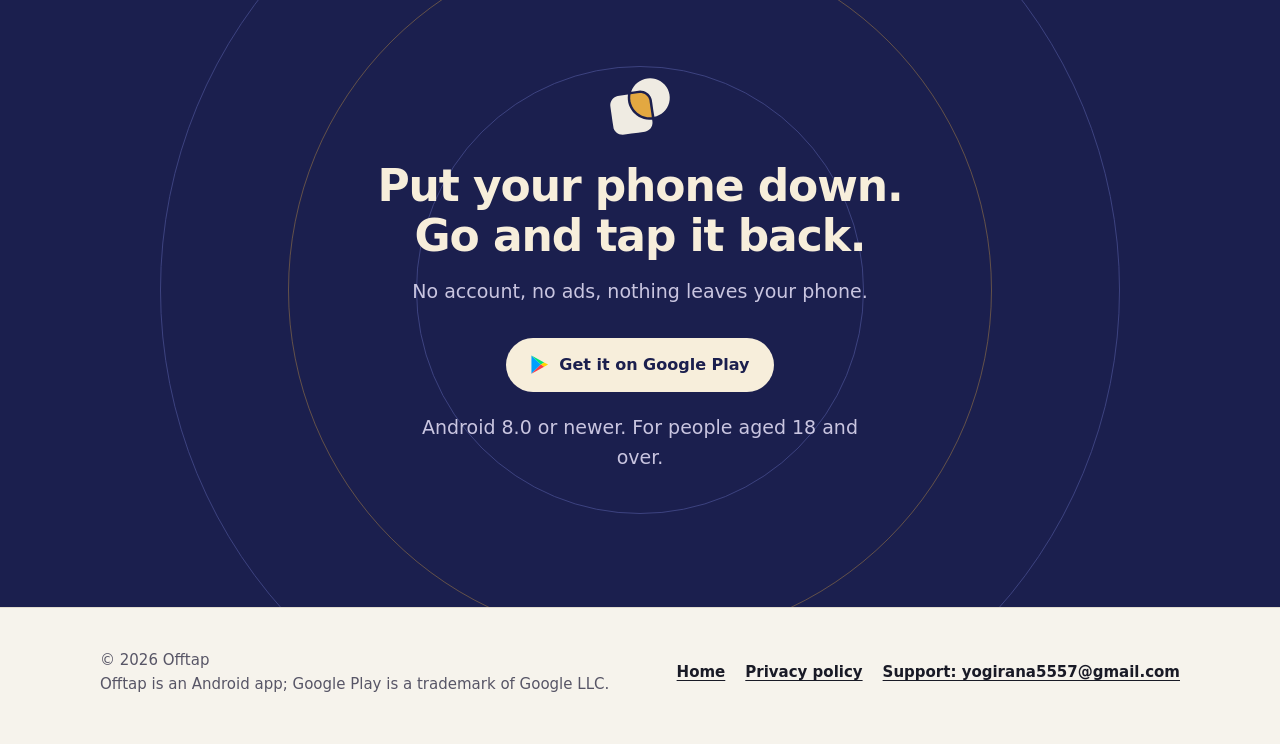
==== commit 12985021: "Play buttons: keep our button, use a four-colour Play icon as the leading glyph; drop the badge imag" ====
--- a/index.html
+++ b/index.html
@@ -34,7 +34,7 @@
 <nav class="nav" aria-label="Main">
 <a href="./#how">How it works</a><a href="./#faq">FAQ</a><a href="privacy/">Privacy</a>
 </nav>
-<a class="btn btn-sm" href="https://play.google.com/store/apps/details?id=app.offtap"><svg viewBox="0 0 24 24" aria-hidden="true"><path fill="currentColor" d="M6 3.5v17a1 1 0 0 0 1.5.86l14-8.5a1 1 0 0 0 0-1.72l-14-8.5A1 1 0 0 0 6 3.5Z"/></svg><span class="long">Get it on Google Play</span><span class="short">Google Play</span></a>
+<a class="btn btn-sm" href="https://play.google.com/store/apps/details?id=app.offtap"><svg class="play-ico" viewBox="40 20 440 472" aria-hidden="true" focusable="false"><path fill="#00A0FF" d="M60 30 290 256 60 482Z"/><path fill="#00E475" d="M60 30 372 202 290 256Z"/><path fill="#FFD500" d="M372 202 470 256 372 310 290 256Z"/><path fill="#FF3A44" d="M290 256 372 310 60 482Z"/></svg><span class="long">Get it on Google Play</span><span class="short">Google Play</span></a>
 </div></header>
 <svg width="0" height="0" style="position:absolute" aria-hidden="true" focusable="false"><defs><symbol id="i-user" viewBox="0 0 24 24"><g fill="none" stroke="currentColor" stroke-width="1.8" stroke-linecap="round" stroke-linejoin="round"><circle cx="12" cy="8" r="4"/><path d="M4 21c0-4 4-6 8-6s8 2 8 6M3 3l18 18"/></g></symbol><symbol id="i-ads" viewBox="0 0 24 24"><g fill="none" stroke="currentColor" stroke-width="1.8" stroke-linecap="round" stroke-linejoin="round"><rect x="3" y="5" width="18" height="14" rx="3"/><path d="M7.5 15l2.2-6 2.2 6M8.2 13h3M15 9v6M3 3l18 18"/></g></symbol><symbol id="i-chart" viewBox="0 0 24 24"><g fill="none" stroke="currentColor" stroke-width="1.8" stroke-linecap="round" stroke-linejoin="round"><path d="M5 20v-9M12 20V5M19 20v-6M3 3l18 18"/></g></symbol><symbol id="i-phone" viewBox="0 0 24 24"><g fill="none" stroke="currentColor" stroke-width="1.8" stroke-linecap="round" stroke-linejoin="round"><rect x="6.5" y="2.5" width="11" height="19" rx="3"/><path d="M10.5 18h3"/></g></symbol><symbol id="i-wifi" viewBox="0 0 24 24"><g fill="none" stroke="currentColor" stroke-width="1.8" stroke-linecap="round" stroke-linejoin="round"><path d="M2 9a15 15 0 0 1 20 0M5.5 12.5a10 10 0 0 1 13 0M9 16a5 5 0 0 1 6 0M3 3l18 18"/><circle cx="12" cy="19.5" r=".6" fill="currentColor"/></g></symbol><symbol id="i-cloud" viewBox="0 0 24 24"><g fill="none" stroke="currentColor" stroke-width="1.8" stroke-linecap="round" stroke-linejoin="round"><path d="M7 18a4.5 4.5 0 0 1-.5-9A6 6 0 0 1 18 9.5 4 4 0 0 1 17.5 18Z"/><path d="M3 3l18 18"/></g></symbol><symbol id="i-clock" viewBox="0 0 24 24"><g fill="none" stroke="currentColor" stroke-width="1.8" stroke-linecap="round" stroke-linejoin="round"><circle cx="12" cy="12" r="9"/><path d="M12 7v5l3 2"/></g></symbol><symbol id="i-unlock" viewBox="0 0 24 24"><g fill="none" stroke="currentColor" stroke-width="1.8" stroke-linecap="round" stroke-linejoin="round"><rect x="5" y="11" width="14" height="10" rx="2.5"/><path d="M8 11V8a4 4 0 0 1 7.4-2"/></g></symbol><symbol id="i-trash" viewBox="0 0 24 24"><g fill="none" stroke="currentColor" stroke-width="1.8" stroke-linecap="round" stroke-linejoin="round"><path d="M4 7h16M9 7V4h6v3M6 7l1 13h10l1-13"/></g></symbol><symbol id="i-shield" viewBox="0 0 24 24"><g fill="none" stroke="currentColor" stroke-width="1.8" stroke-linecap="round" stroke-linejoin="round"><path d="M12 3l8 3v6c0 5-3.5 8-8 9-4.5-1-8-4-8-9V6z"/><path d="M9 12l2 2 4-4"/></g></symbol></defs></svg>
 <main id="main">
@@ -46,7 +46,7 @@
 <h1 id="h1">Tap to unlock. Honest by design.</h1>
 <p class="lead">Offtap blocks the apps you choose until you tap an NFC sticker you left somewhere else, or scan a printed code. Standing up and walking to the sticker is the feature.</p>
 <div class="cta-row">
-<a class="btn" href="https://play.google.com/store/apps/details?id=app.offtap"><svg viewBox="0 0 24 24" aria-hidden="true"><path fill="currentColor" d="M6 3.5v17a1 1 0 0 0 1.5.86l14-8.5a1 1 0 0 0 0-1.72l-14-8.5A1 1 0 0 0 6 3.5Z"/></svg>Get it on Google Play</a>
+<a class="btn" href="https://play.google.com/store/apps/details?id=app.offtap"><svg class="play-ico" viewBox="40 20 440 472" aria-hidden="true" focusable="false"><path fill="#00A0FF" d="M60 30 290 256 60 482Z"/><path fill="#00E475" d="M60 30 372 202 290 256Z"/><path fill="#FFD500" d="M372 202 470 256 372 310 290 256Z"/><path fill="#FF3A44" d="M290 256 372 310 60 482Z"/></svg>Get it on Google Play</a>
 <a class="btn btn-ghost" href="#how">How it works</a>
 </div>
 <p class="proof">Physical friction, zero data.</p>
@@ -158,7 +158,7 @@
 <img class="mark" src="assets/mark-dark.svg" width="57" height="55" alt="" loading="lazy">
 <h2 id="cta-h">Put your phone down. Go and tap it back.</h2>
 <p>No account, no ads, nothing leaves your phone.</p>
-<div class="cta-row"><a class="btn btn-cream" href="https://play.google.com/store/apps/details?id=app.offtap"><svg viewBox="0 0 24 24" aria-hidden="true"><path fill="currentColor" d="M6 3.5v17a1 1 0 0 0 1.5.86l14-8.5a1 1 0 0 0 0-1.72l-14-8.5A1 1 0 0 0 6 3.5Z"/></svg>Get it on Google Play</a></div>
+<div class="cta-row"><a class="btn btn-cream" href="https://play.google.com/store/apps/details?id=app.offtap"><svg class="play-ico" viewBox="40 20 440 472" aria-hidden="true" focusable="false"><path fill="#00A0FF" d="M60 30 290 256 60 482Z"/><path fill="#00E475" d="M60 30 372 202 290 256Z"/><path fill="#FFD500" d="M372 202 470 256 372 310 290 256Z"/><path fill="#FF3A44" d="M290 256 372 310 60 482Z"/></svg>Get it on Google Play</a></div>
 <p class="fine">Android 8.0 or newer. For people aged 18 and over.</p>
 </div>
 </section>
--- a/assets/site.css
+++ b/assets/site.css
@@ -212,3 +212,5 @@
 .nf .code{font-size:.875rem;font-weight:700;letter-spacing:.14em;text-transform:uppercase;color:var(--muted)}
 
 @media print{.site-header,.skip,.stage,.gallery-wrap{display:none}body{background:#fff;color:#000}}
+
+.btn .play-ico{width:1.2rem;height:1.2rem;flex:none}
